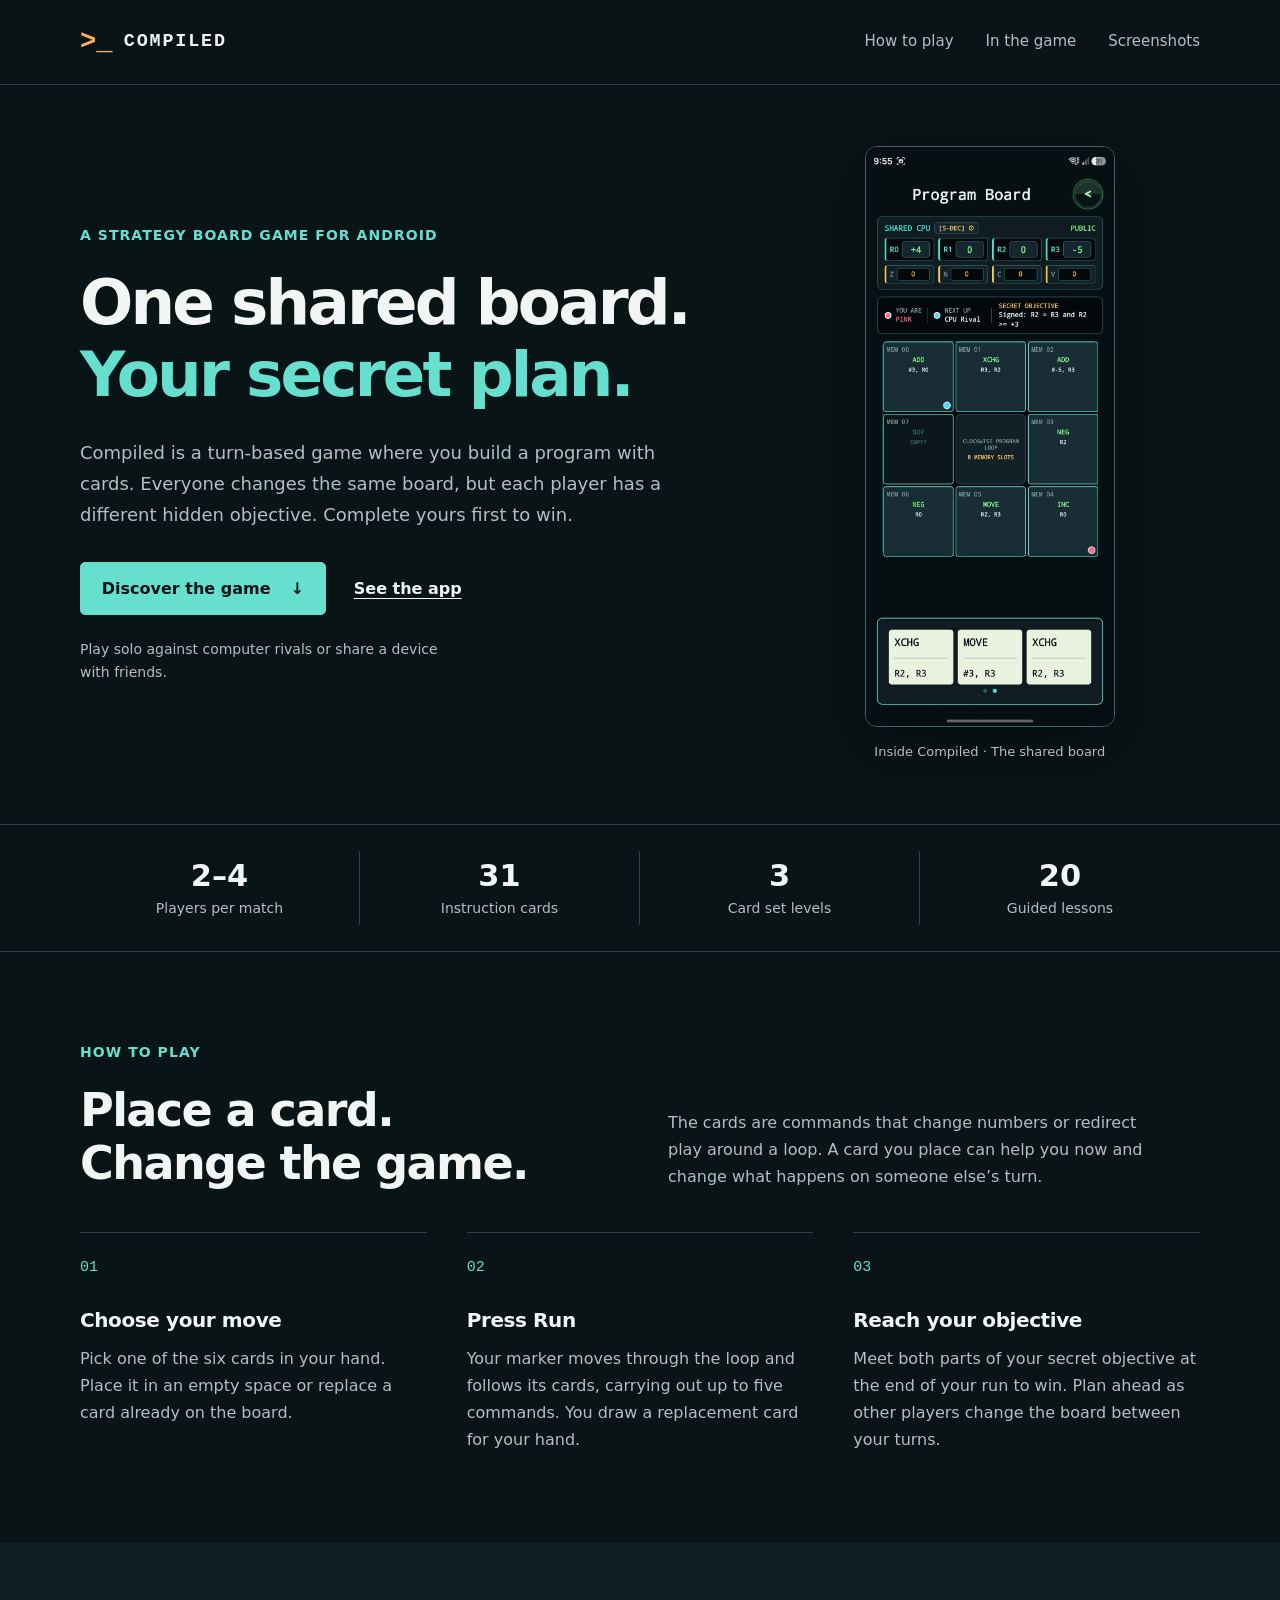
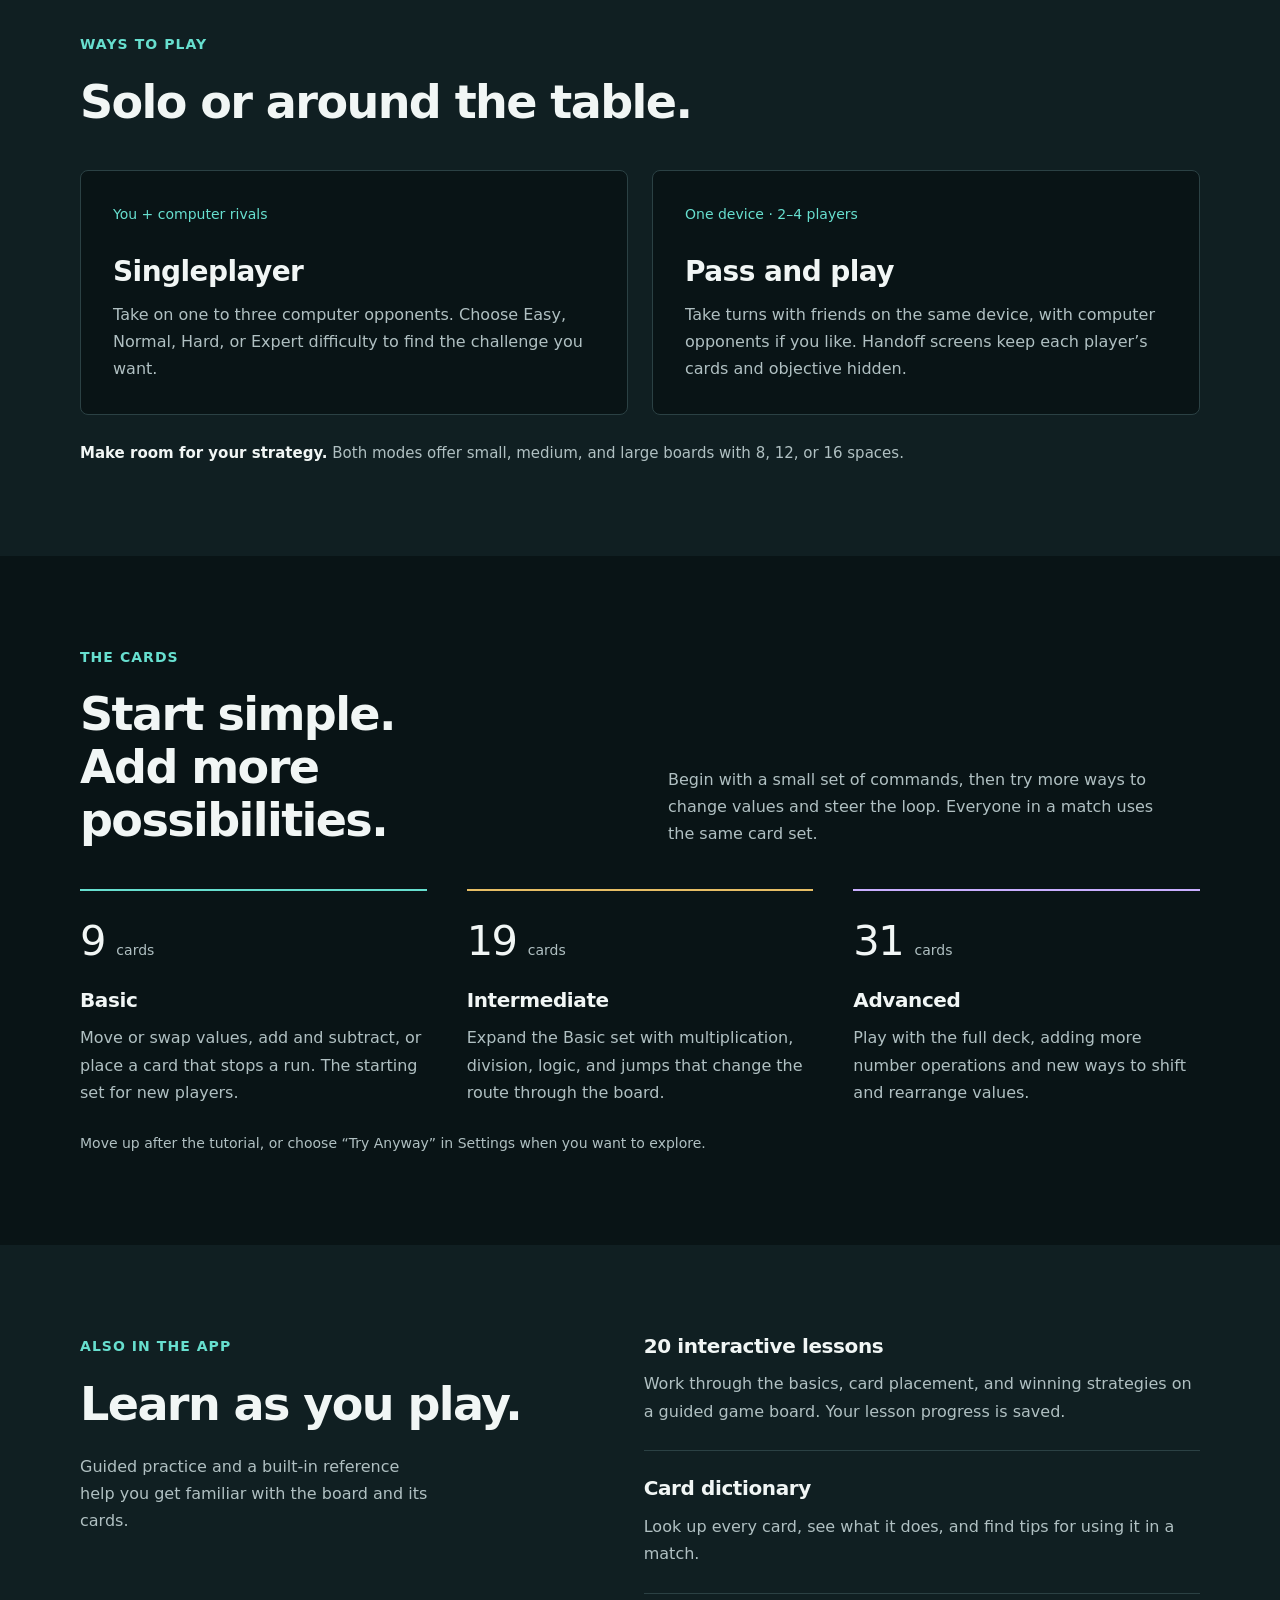
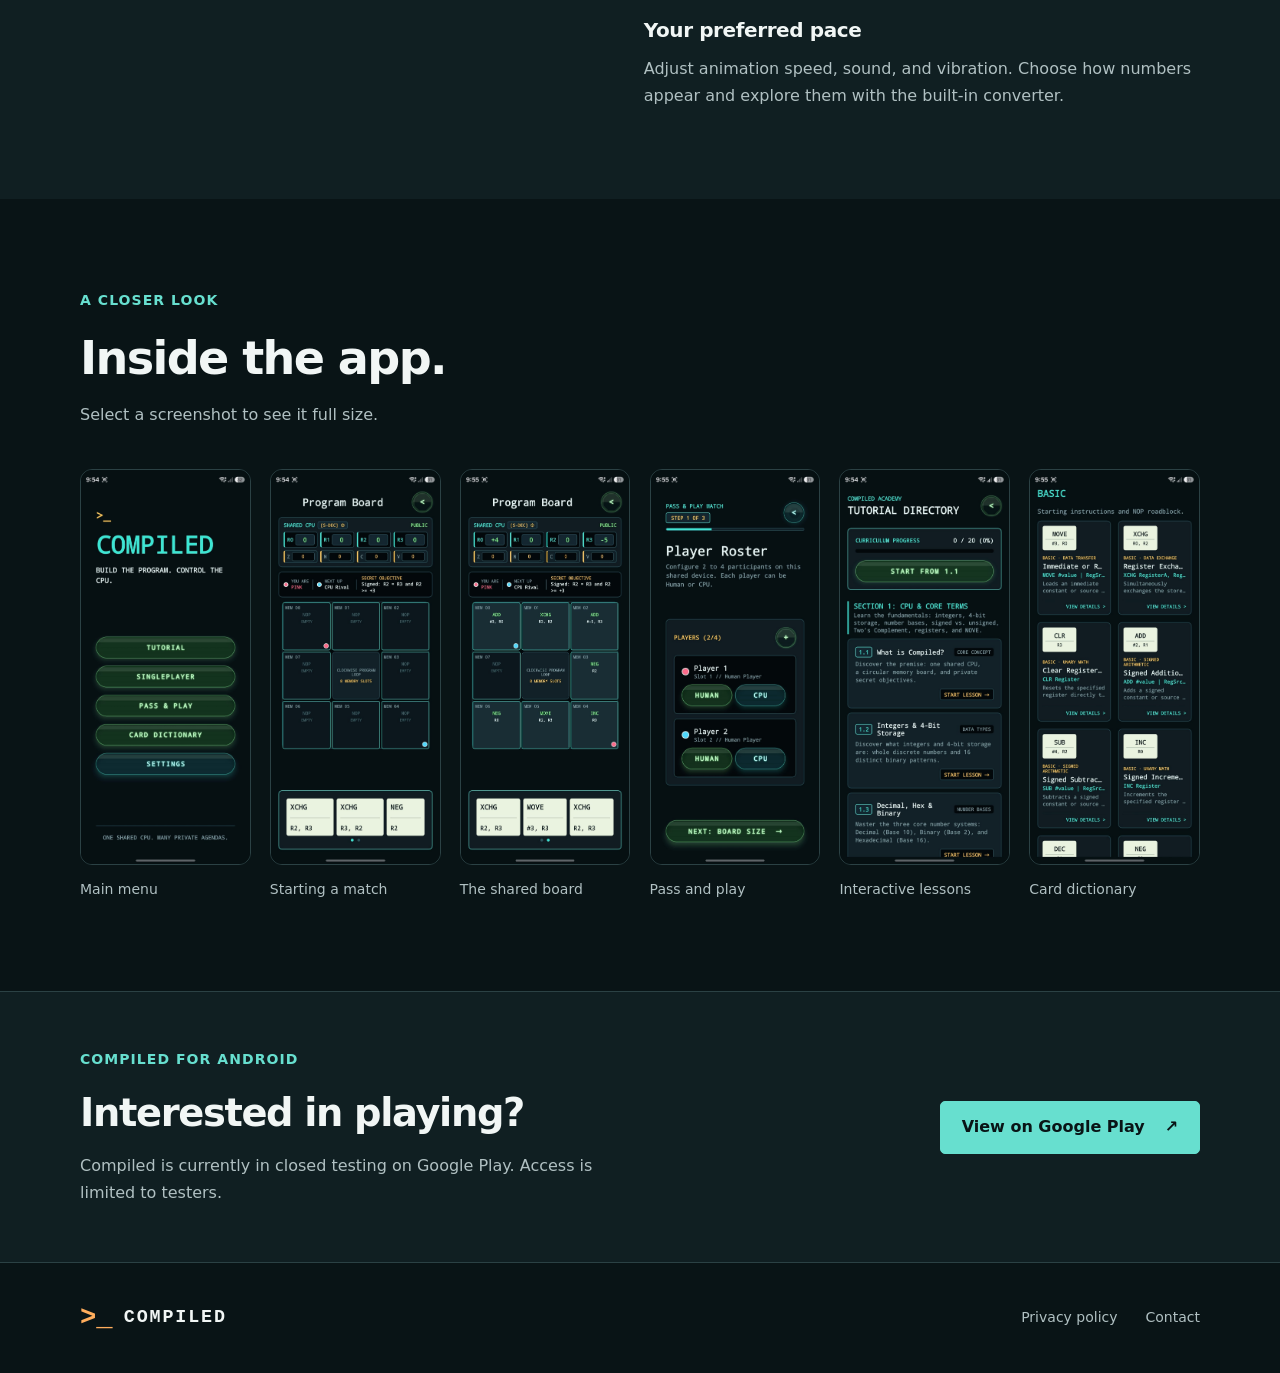
==== index.html @ 7201c632 "website refresh" ====
<!DOCTYPE html>
<html lang="en">
<head>
  <meta charset="UTF-8">
  <meta name="viewport" content="width=device-width, initial-scale=1.0">
  <title>Compiled — A Strategy Board Game for Android</title>
  <meta name="description" content="Get to know Compiled: a turn-based strategy board game with secret objectives, solo matches, local pass and play, 31 instruction cards, and guided lessons.">
  <meta name="theme-color" content="#091416">
  <link rel="icon" type="image/png" href="img/logo_with_text.png">
  <meta property="og:type" content="website">
  <meta property="og:title" content="Compiled — A Strategy Board Game for Android">
  <meta property="og:description" content="One shared board. Your secret plan. Discover the cards, game modes, and guided lessons in Compiled.">
  <meta property="og:image" content="img/logo_with_text.png">
  <meta name="twitter:card" content="summary_large_image">
  <meta name="twitter:title" content="Compiled — A Strategy Board Game for Android">
  <meta name="twitter:description" content="One shared board. Your secret plan. A turn-based strategy game for Android.">
  <meta name="twitter:image" content="img/logo_with_text.png">
  <link rel="stylesheet" href="style.css">
  <script src="site.js" defer></script>
</head>
<body>
  <a class="skip-link" href="#main-content">Skip to main content</a>
  <header class="site-header">
    <div class="container nav-wrap">
      <a class="brand" href="index.html" aria-label="Compiled home"><span class="brand-prompt" aria-hidden="true">&gt;_</span><span class="brand-name">COMPILED</span></a>
      <nav aria-label="Primary navigation">
        <ul class="nav-links">
          <li><a href="#game">How to play</a></li>
          <li><a href="#modes">In the game</a></li>
          <li><a href="#screenshots">Screenshots</a></li>
        </ul>
      </nav>
    </div>
  </header>

  <main id="main-content">
    <section class="hero">
      <div class="container hero-layout">
        <div class="hero-copy">
          <p class="eyebrow">A strategy board game for Android</p>
          <h1>One shared board.<br><span>Your secret plan.</span></h1>
          <p class="hero-text">Compiled is a turn-based game where you build a program with cards. Everyone changes the same board, but each player has a different hidden objective. Complete yours first to win.</p>
          <div class="hero-actions"><a class="button" href="#game">Discover the game <span aria-hidden="true">↓</span></a><a class="text-link" href="#screenshots">See the app</a></div>
          <p class="hero-note">Play solo against computer rivals or share a device with friends.</p>
        </div>
        <figure class="hero-device">
          <a class="screenshot-link" href="img/play_tab_2.jpeg" data-title="The shared board" data-description="Your cards and objective are private. The board and its values are shared by everyone." aria-label="Enlarge the Compiled game board screenshot">
            <img src="img/play_tab_2.jpeg" alt="Compiled game board showing placed cards, shared values, a secret objective, and the player's hand" width="877" height="2048" fetchpriority="high">
          </a>
          <figcaption>Inside Compiled · The shared board</figcaption>
        </figure>
      </div>
    </section>

    <div class="facts" aria-label="At a glance">
      <dl class="container fact-grid">
        <div><dt>Players per match</dt><dd>2–4</dd></div>
        <div><dt>Instruction cards</dt><dd>31</dd></div>
        <div><dt>Card set levels</dt><dd>3</dd></div>
        <div><dt>Guided lessons</dt><dd>20</dd></div>
      </dl>
    </div>

    <section id="game" class="section">
      <div class="container">
        <div class="section-heading split-heading">
          <div><p class="eyebrow">How to play</p><h2>Place a card.<br>Change the game.</h2></div>
          <p>The cards are commands that change numbers or redirect play around a loop. A card you place can help you now and change what happens on someone else’s turn.</p>
        </div>
        <ol class="turn-flow">
          <li><span class="step-number" aria-hidden="true">01</span><h3>Choose your move</h3><p>Pick one of the six cards in your hand. Place it in an empty space or replace a card already on the board.</p></li>
          <li><span class="step-number" aria-hidden="true">02</span><h3>Press Run</h3><p>Your marker moves through the loop and follows its cards, carrying out up to five commands. You draw a replacement card for your hand.</p></li>
          <li><span class="step-number" aria-hidden="true">03</span><h3>Reach your objective</h3><p>Meet both parts of your secret objective at the end of your run to win. Plan ahead as other players change the board between your turns.</p></li>
        </ol>
      </div>
    </section>

    <section id="modes" class="section section-muted">
      <div class="container">
        <div class="section-heading"><p class="eyebrow">Ways to play</p><h2>Solo or around the table.</h2></div>
        <div class="mode-grid">
          <article class="mode-card"><p class="mode-label">You + computer rivals</p><h3>Singleplayer</h3><p>Take on one to three computer opponents. Choose Easy, Normal, Hard, or Expert difficulty to find the challenge you want.</p></article>
          <article class="mode-card"><p class="mode-label">One device · 2–4 players</p><h3>Pass and play</h3><p>Take turns with friends on the same device, with computer opponents if you like. Handoff screens keep each player’s cards and objective hidden.</p></article>
        </div>
        <p class="board-note"><strong>Make room for your strategy.</strong> Both modes offer small, medium, and large boards with 8, 12, or 16 spaces.</p>
      </div>
    </section>

    <section id="details" class="section">
      <div class="container">
        <div class="section-heading split-heading">
          <div><p class="eyebrow">The cards</p><h2>Start simple.<br>Add more possibilities.</h2></div>
          <p>Begin with a small set of commands, then try more ways to change values and steer the loop. Everyone in a match uses the same card set.</p>
        </div>
        <div class="tier-grid">
          <article class="card-tier"><p class="tier-count">9 <span>cards</span></p><h3>Basic</h3><p>Move or swap values, add and subtract, or place a card that stops a run. The starting set for new players.</p></article>
          <article class="card-tier"><p class="tier-count">19 <span>cards</span></p><h3>Intermediate</h3><p>Expand the Basic set with multiplication, division, logic, and jumps that change the route through the board.</p></article>
          <article class="card-tier"><p class="tier-count">31 <span>cards</span></p><h3>Advanced</h3><p>Play with the full deck, adding more number operations and new ways to shift and rearrange values.</p></article>
        </div>
        <p class="section-note">Move up after the tutorial, or choose “Try Anyway” in Settings when you want to explore.</p>
      </div>
    </section>

    <section id="learn" class="section section-muted">
      <div class="container learn-layout">
        <div><p class="eyebrow">Also in the app</p><h2>Learn as you play.</h2><p class="learn-intro">Guided practice and a built-in reference help you get familiar with the board and its cards.</p></div>
        <div class="feature-list">
          <article><h3>20 interactive lessons</h3><p>Work through the basics, card placement, and winning strategies on a guided game board. Your lesson progress is saved.</p></article>
          <article><h3>Card dictionary</h3><p>Look up every card, see what it does, and find tips for using it in a match.</p></article>
          <article><h3>Your preferred pace</h3><p>Adjust animation speed, sound, and vibration. Choose how numbers appear and explore them with the built-in converter.</p></article>
        </div>
      </div>
    </section>

    <section id="screenshots" class="section">
      <div class="container">
        <div class="section-heading"><p class="eyebrow">A closer look</p><h2>Inside the app.</h2><p>Select a screenshot to see it full size.</p></div>
        <div class="screenshot-gallery">
          <figure><a class="screenshot-link" href="img/main_menu.jpeg" data-title="Main menu" data-description="Find the game modes, tutorial, card dictionary, and settings." aria-label="Enlarge the main menu screenshot"><img src="img/main_menu.jpeg" alt="Compiled main menu" width="877" height="2048" loading="lazy"></a><figcaption>Main menu</figcaption></figure>
          <figure><a class="screenshot-link" href="img/play_tab_1.jpeg" data-title="Starting a match" data-description="An open board and a private hand of cards at the start of a match." aria-label="Enlarge the starting board screenshot"><img src="img/play_tab_1.jpeg" alt="An empty Compiled board and the player's starting cards" width="877" height="2048" loading="lazy"></a><figcaption>Starting a match</figcaption></figure>
          <figure><a class="screenshot-link" href="img/play_tab_2.jpeg" data-title="The shared board" data-description="Placed cards change the shared values as each player works toward a secret objective." aria-label="Enlarge the shared board screenshot"><img src="img/play_tab_2.jpeg" alt="A Compiled match with cards placed on the board" width="877" height="2048" loading="lazy"></a><figcaption>The shared board</figcaption></figure>
          <figure><a class="screenshot-link" href="img/passnplay.jpeg" data-title="Pass and play" data-description="Set up players for a match on one shared device." aria-label="Enlarge the pass and play screenshot"><img src="img/passnplay.jpeg" alt="Compiled pass and play setup" width="877" height="2048" loading="lazy"></a><figcaption>Pass and play</figcaption></figure>
          <figure><a class="screenshot-link" href="img/tutorial_section.jpeg" data-title="Interactive lessons" data-description="Learn the game step by step and keep track of completed lessons." aria-label="Enlarge the tutorial screenshot"><img src="img/tutorial_section.jpeg" alt="Compiled tutorial lesson selection" width="877" height="2048" loading="lazy"></a><figcaption>Interactive lessons</figcaption></figure>
          <figure><a class="screenshot-link" href="img/dictionary.jpeg" data-title="Card dictionary" data-description="Browse the cards and open their explanations." aria-label="Enlarge the card dictionary screenshot"><img src="img/dictionary.jpeg" alt="Compiled card dictionary" width="877" height="2048" loading="lazy"></a><figcaption>Card dictionary</figcaption></figure>
        </div>
      </div>
    </section>

    <section class="download">
      <div class="container download-layout">
        <div><p class="eyebrow">Compiled for Android</p><h2>Interested in playing?</h2><p>Compiled is currently in closed testing on Google Play. Access is limited to testers.</p></div>
        <a class="button" href="https://play.google.com/store/apps/details?id=com.compiled.game" target="_blank" rel="noopener noreferrer">View on Google Play <span aria-hidden="true">↗</span></a>
      </div>
    </section>
  </main>

  <footer class="site-footer">
    <div class="container footer-layout">
      <a class="brand" href="index.html"><span class="brand-prompt" aria-hidden="true">&gt;_</span><span class="brand-name">COMPILED</span></a>
      <nav aria-label="Footer navigation"><a href="privacy.html">Privacy policy</a><a href="mailto:compiledapp@gmail.com">Contact</a></nav>
    </div>
  </footer>

  <dialog id="screenshot-dialog" class="screenshot-dialog" aria-labelledby="dialog-title" aria-describedby="dialog-desc">
    <div class="dialog-content">
      <button id="dialog-close" class="dialog-close" type="button" aria-label="Close screenshot" autofocus>Close <span aria-hidden="true">×</span></button>
      <img id="dialog-img" alt="">
      <div class="dialog-text"><h2 id="dialog-title">App screenshot</h2><p id="dialog-desc"></p></div>
    </div>
  </dialog>
</body>
</html>
---- style.css ----
:root {
  color-scheme: dark;
  --bg: #091416;
  --panel: #101f22;
  --line: #2b4144;
  --text: #f1f6f5;
  --muted: #b0c0c2;
  --accent: #67dfcf;
  --max-width: 1120px;
  --sans: ui-sans-serif, system-ui, -apple-system, BlinkMacSystemFont, "Segoe UI", sans-serif;
  --mono: "Cascadia Mono", Consolas, "Courier New", monospace;
}

*, *::before, *::after { box-sizing: border-box; }
html { scroll-behavior: smooth; scroll-padding-top: 7rem; }
body { margin: 0; background: var(--bg); color: var(--text); font-family: var(--sans); font-size: 1rem; line-height: 1.7; }
body.dialog-open { overflow: hidden; }
img { display: block; max-width: 100%; height: auto; }
a { color: inherit; text-underline-offset: 0.25em; }
button { font: inherit; }
a, button { -webkit-tap-highlight-color: transparent; }
a:focus-visible, button:focus-visible { outline: 3px solid var(--accent); outline-offset: 5px; }
p { margin: 0 0 1rem; color: var(--muted); }
p:last-child { margin-bottom: 0; }
h1, h2, h3 { margin: 0; font-weight: 650; line-height: 1.15; }
h1 { font-size: clamp(2.6rem, 4.9vw, 4.6rem); letter-spacing: -0.045em; }
h2 { font-size: clamp(2rem, 3.6vw, 3rem); letter-spacing: -0.035em; }
h3 { font-size: 1.25rem; letter-spacing: -0.02em; }
.container { width: min(calc(100% - 3rem), var(--max-width)); margin-inline: auto; }
.section { padding-block: clamp(4rem, 7vw, 6.5rem); }
.section-muted { background: var(--panel); }
.eyebrow { margin-bottom: 1.2rem; font-size: 0.875rem; font-weight: 650; letter-spacing: 0.075em; text-transform: uppercase; color: var(--accent); }
.skip-link { position: fixed; z-index: 30; top: 0.75rem; left: 0.75rem; transform: translateY(-160%); background: var(--accent); color: var(--bg); padding: 0.75rem 1rem; }
.skip-link:focus { transform: translateY(0); }

.site-header { position: sticky; top: 0; z-index: 10; border-bottom: 1px solid var(--line); background: var(--bg); }
.nav-wrap { display: flex; align-items: center; justify-content: space-between; gap: 1rem 2rem; min-height: 84px; }
.brand { display: inline-flex; align-items: center; gap: 0.7rem; flex-shrink: 0; text-decoration: none; font-family: var(--mono); font-weight: 700; }
.brand-prompt { color: #ffad5c; font-size: 1.7rem; }
.brand-name { font-size: 1.15rem; letter-spacing: 0.1em; }
.nav-links { display: flex; align-items: center; gap: 2rem; list-style: none; margin: 0; padding: 0; }
.nav-links a { display: block; padding-block: 0.7rem; text-decoration: none; color: var(--muted); font-size: 0.9375rem; }
.nav-links a:hover, .site-footer a:hover { color: var(--accent); }
.button { display: inline-flex; align-items: center; justify-content: center; gap: 1.25rem; padding: 0.85rem 1.3rem; border: 1px solid var(--accent); border-radius: 5px; background: var(--accent); color: var(--bg); font-weight: 650; line-height: 1.5; text-decoration: none; }
.button:hover { background: #99ecdf; border-color: #99ecdf; }
.text-link { font-weight: 600; padding-block: 0.7rem; }
.text-link:hover { color: var(--accent); }

.hero { padding-block: 3.8rem; }
.hero-layout { display: grid; grid-template-columns: minmax(0, 1.55fr) minmax(0, 1fr); align-items: center; gap: 3rem; }
.hero-copy h1 span { color: var(--accent); }
.hero-text { font-size: 1.125rem; max-width: 51ch; margin-top: 1.7rem; }
.hero-actions { display: flex; align-items: center; flex-wrap: wrap; gap: 1rem 1.75rem; margin-top: 2rem; }
.hero-note { font-size: 0.875rem; max-width: 43ch; margin-top: 1.4rem; }
.hero-device { margin: 0; justify-self: center; width: min(100%, 250px); }
.hero-device .screenshot-link { border: 1px solid #486065; box-shadow: 0 20px 65px #0005; }
.hero-device figcaption { color: var(--muted); text-align: center; font-size: 0.8125rem; margin-top: 0.9rem; }
.screenshot-link { display: block; border-radius: 12px; overflow: hidden; background: #061012; border: 1px solid var(--line); }
.screenshot-link:hover { border-color: var(--accent); }
.facts { border-block: 1px solid var(--line); }
.fact-grid { display: grid; grid-template-columns: repeat(4, minmax(0, 1fr)); padding-block: 1.6rem; margin-block: 0; }
.fact-grid div { display: flex; flex-direction: column-reverse; align-items: center; padding: 0.25rem 1rem; border-right: 1px solid var(--line); }
.fact-grid div:last-child { border: 0; }
.fact-grid dt { font-size: 0.875rem; color: var(--muted); }
.fact-grid dd { margin: 0; font-size: 1.9rem; font-weight: 600; line-height: 1.4; }

.section-heading { margin-bottom: 2.6rem; }
.section-heading > p:not(.eyebrow) { margin-top: 1rem; }
.split-heading { display: grid; grid-template-columns: 1fr 1fr; gap: 3.5rem; align-items: end; }
.split-heading > p { max-width: 48ch; }
.turn-flow { display: grid; grid-template-columns: repeat(3, minmax(0, 1fr)); gap: 2.5rem; list-style: none; margin: 0; padding: 0; }
.turn-flow li { border-top: 1px solid var(--line); padding-top: 1.4rem; }
.step-number { display: block; font-family: var(--mono); color: var(--accent); font-size: 0.9375rem; margin-bottom: 1.75rem; }
.turn-flow h3, .mode-card h3, .card-tier h3, .feature-list h3 { margin-bottom: 0.8rem; }
.mode-grid { display: grid; grid-template-columns: repeat(2, minmax(0, 1fr)); gap: 1.5rem; }
.mode-card { border: 1px solid var(--line); border-radius: 8px; padding: 2rem; background: var(--bg); }
.mode-label { font-size: 0.875rem; color: var(--accent); margin-bottom: 1.8rem; }
.mode-card h3 { font-size: 1.75rem; }
.board-note { margin-top: 1.6rem; font-size: 0.9375rem; }
.board-note strong { color: var(--text); font-weight: 600; }
.tier-grid { display: grid; grid-template-columns: repeat(3, minmax(0, 1fr)); gap: 2.5rem; }
.card-tier { padding-top: 1.8rem; border-top: 2px solid var(--accent); }
.card-tier:nth-child(2) { border-color: #e6be65; }
.card-tier:nth-child(3) { border-color: #c9afff; }
.tier-count { color: var(--text); font-size: 2.6rem; line-height: 1; margin-bottom: 1.7rem; letter-spacing: -0.04em; }
.tier-count span { color: var(--muted); font-size: 0.875rem; letter-spacing: 0; }
.section-note { margin-top: 1.6rem; font-size: 0.875rem; }
.learn-layout { display: grid; grid-template-columns: 1fr 1.15fr; gap: 5rem; }
.learn-intro { max-width: 35ch; margin-top: 1.4rem; }
.feature-list article { padding-bottom: 1.6rem; border-bottom: 1px solid var(--line); margin-bottom: 1.6rem; }
.feature-list article:last-child { margin-bottom: 0; padding-bottom: 0; border: 0; }

.screenshot-gallery { display: grid; grid-template-columns: repeat(6, minmax(0, 1fr)); gap: 1.2rem; }
.screenshot-gallery figure { min-width: 0; margin: 0; }
.screenshot-gallery figcaption { font-size: 0.875rem; margin-top: 0.8rem; color: var(--muted); }
.download { border-top: 1px solid var(--line); background: var(--panel); padding-block: 3.5rem; }
.download-layout { display: flex; justify-content: space-between; align-items: center; gap: 2rem; }
.download h2 { font-size: clamp(1.75rem, 3vw, 2.4rem); }
.download p:last-child { max-width: 55ch; margin-top: 1rem; }
.download .button { flex-shrink: 0; }
.site-footer { padding-block: 2rem; border-top: 1px solid var(--line); }
.footer-layout { display: flex; justify-content: space-between; align-items: center; gap: 1.5rem; }
.site-footer nav { display: flex; flex-wrap: wrap; gap: 1rem 1.75rem; }
.site-footer nav a { font-size: 0.875rem; color: var(--muted); text-decoration: none; }

.screenshot-dialog { max-width: min(94vw, 620px); width: 100%; max-height: 92vh; max-height: 92dvh; padding: 0; border: 1px solid var(--line); border-radius: 12px; color: var(--text); background: var(--panel); }
.screenshot-dialog::backdrop { background: #000d; }
.dialog-content { padding: 1.25rem; }
.dialog-close { display: flex; align-items: center; gap: 1rem; position: sticky; top: 0; margin: 0 0 1rem auto; padding: 0.6rem 1rem; border: 1px solid var(--line); border-radius: 5px; background: var(--bg); color: var(--text); cursor: pointer; }
.dialog-close:hover { border-color: var(--accent); }
.dialog-content img { max-height: 70vh; max-height: 70dvh; width: auto; margin-inline: auto; }
.dialog-text { margin: 1.5rem auto 0; max-width: 45ch; }
.dialog-text h2 { font-size: 1.25rem; margin-bottom: 0.6rem; }
.dialog-text p { font-size: 0.9375rem; }

/* Both existing privacy URLs share the site's typography and navigation. */
.policy-layout { width: min(calc(100% - 3rem), 760px); margin-inline: auto; }
.policy-hero { padding-block: 4rem 2rem; }
.policy-hero h1 { font-size: clamp(2.5rem, 5vw, 3.6rem); margin-bottom: 1.25rem; }
.policy-meta { display: flex; flex-wrap: wrap; gap: 0.5rem 1.5rem; color: var(--muted); font-size: 0.875rem; margin-top: 1.5rem; }
.policy-content { padding-bottom: 4rem; }
.policy-content section { margin-top: 2.2rem; }
.policy-content h2 { font-size: 1.5rem; margin-bottom: 1rem; }
.policy-content a { color: var(--accent); overflow-wrap: anywhere; }
.policy-note { padding: 1.4rem; background: var(--panel); border-left: 2px solid var(--accent); }

@media (min-width: 1400px) {
  .hero { padding-block: 4.5rem; }
  .hero-device { width: 270px; }
}
@media (max-width: 900px) {
  .hero-layout { gap: 2rem; }
  .hero-device { width: min(100%, 230px); }
  .screenshot-gallery { grid-template-columns: repeat(3, minmax(0, 1fr)); gap: 2rem 1.5rem; }
  .screenshot-gallery .screenshot-link { max-width: 240px; }
  .learn-layout { gap: 3rem; }
  .download-layout { align-items: flex-start; flex-direction: column; }
}
@media (max-width: 680px) {
  html { scroll-padding-top: 9rem; }
  .container, .policy-layout { width: min(calc(100% - 2.5rem), var(--max-width)); }
  .nav-wrap { flex-direction: column; gap: 0.25rem; padding-block: 0.65rem 0.4rem; }
  .brand-name { font-size: 1rem; }
  .brand-prompt { font-size: 1.5rem; }
  .nav-links { gap: 1.5rem; flex-wrap: wrap; justify-content: center; }
  .nav-links a { font-size: 0.875rem; padding-block: 0.45rem; }
  .hero { padding-block: 3rem; }
  .hero-layout { grid-template-columns: 1fr; gap: 2.5rem; }
  h1 { font-size: clamp(2.4rem, 8.3vw, 3.5rem); }
  .hero-text { font-size: 1.0625rem; }
  .hero-device { width: 230px; }
  .fact-grid { grid-template-columns: repeat(2, minmax(0, 1fr)); gap: 1.5rem 0; }
  .fact-grid div:nth-child(2) { border: 0; }
  .split-heading, .turn-flow, .mode-grid, .tier-grid, .learn-layout { grid-template-columns: 1fr; gap: 2rem; }
  .section-heading { margin-bottom: 2rem; }
  .split-heading { gap: 1rem; }
  .split-heading > p { margin-top: 0.5rem; }
  .step-number { margin-bottom: 0.85rem; }
  .mode-card { padding: 1.5rem; }
  .mode-label { margin-bottom: 1.2rem; }
  .card-tier { display: grid; grid-template-columns: 90px 1fr; column-gap: 1rem; padding-top: 1.5rem; }
  .tier-count { grid-row: span 2; margin: 0; }
  .tier-count span { display: block; margin-top: 0.75rem; }
  .card-tier p:last-child { grid-column: 2; }
  .learn-layout { gap: 2.5rem; }
  .learn-intro { max-width: 100%; }
  .screenshot-gallery { grid-template-columns: repeat(2, minmax(0, 1fr)); gap: 1.7rem 1rem; }
  .footer-layout { align-items: flex-start; flex-direction: column; }
}
@media (prefers-reduced-motion: reduce) {
  html { scroll-behavior: auto; }
}
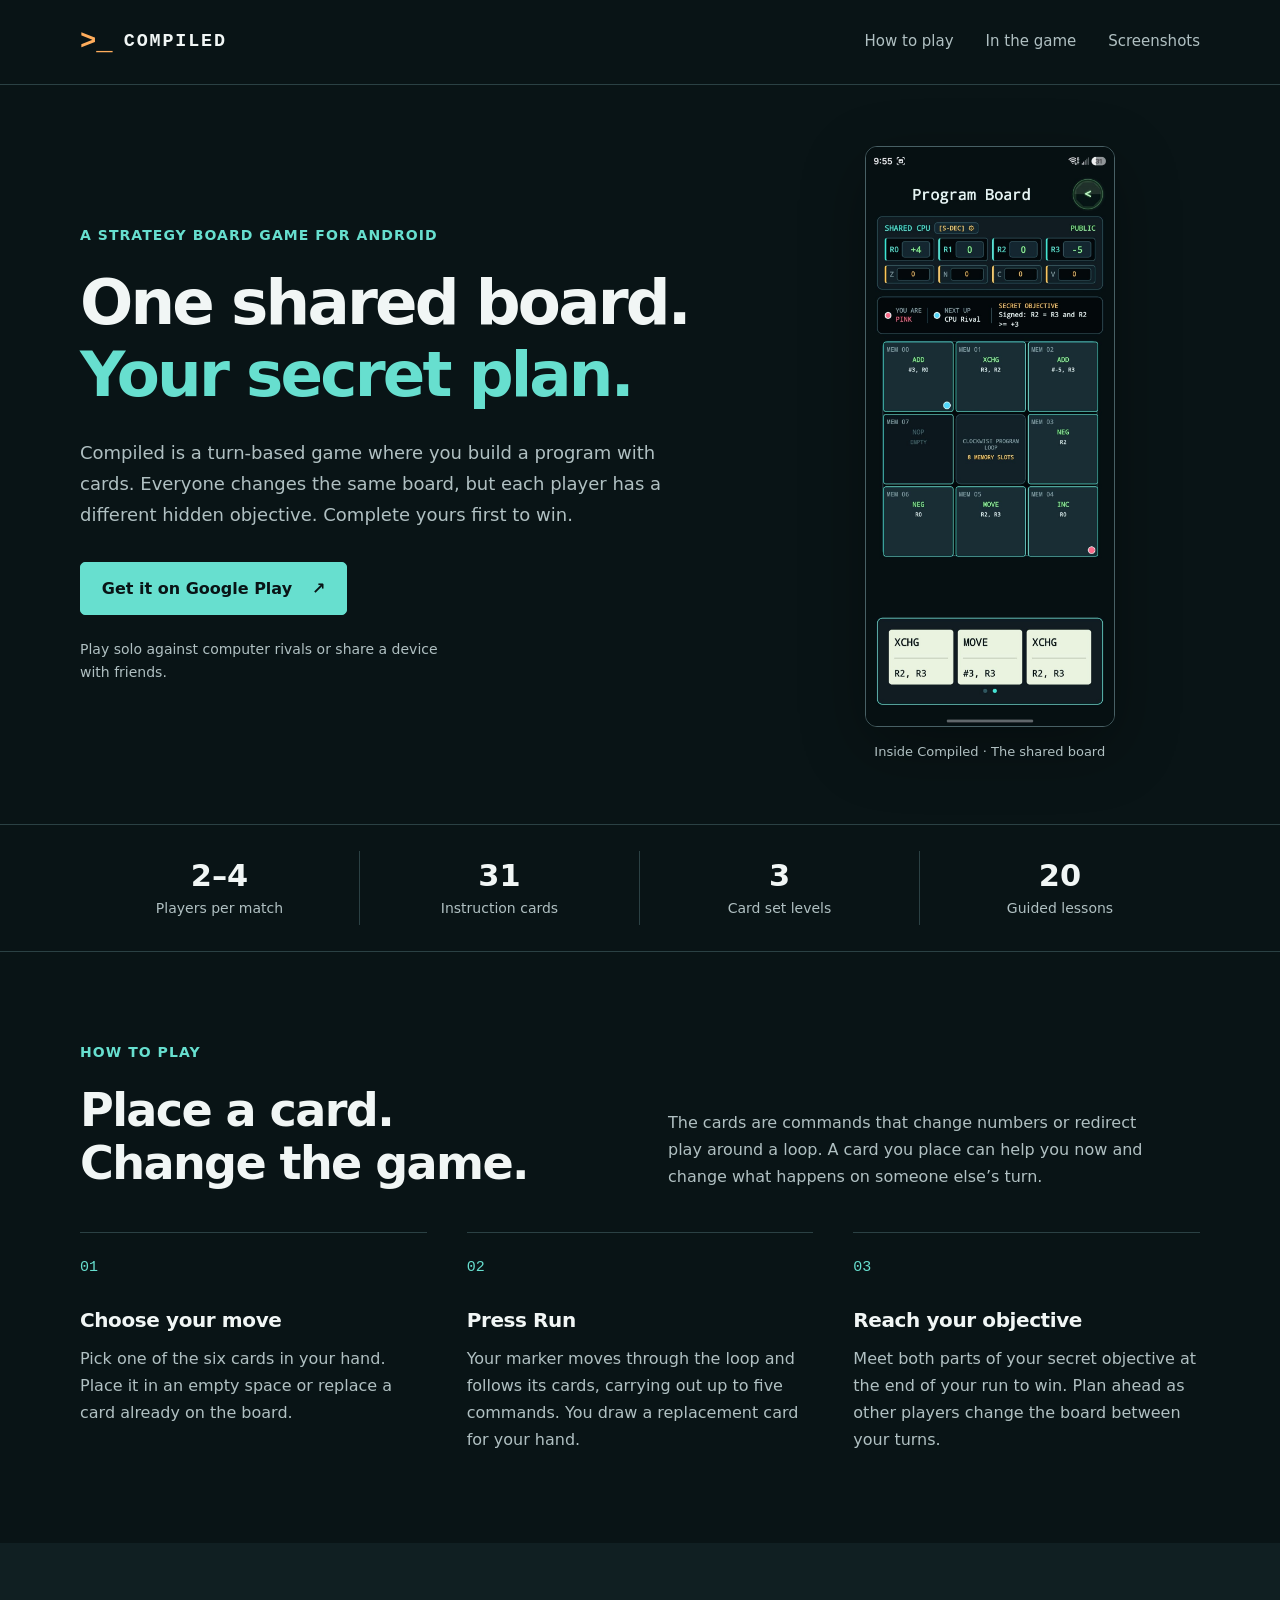
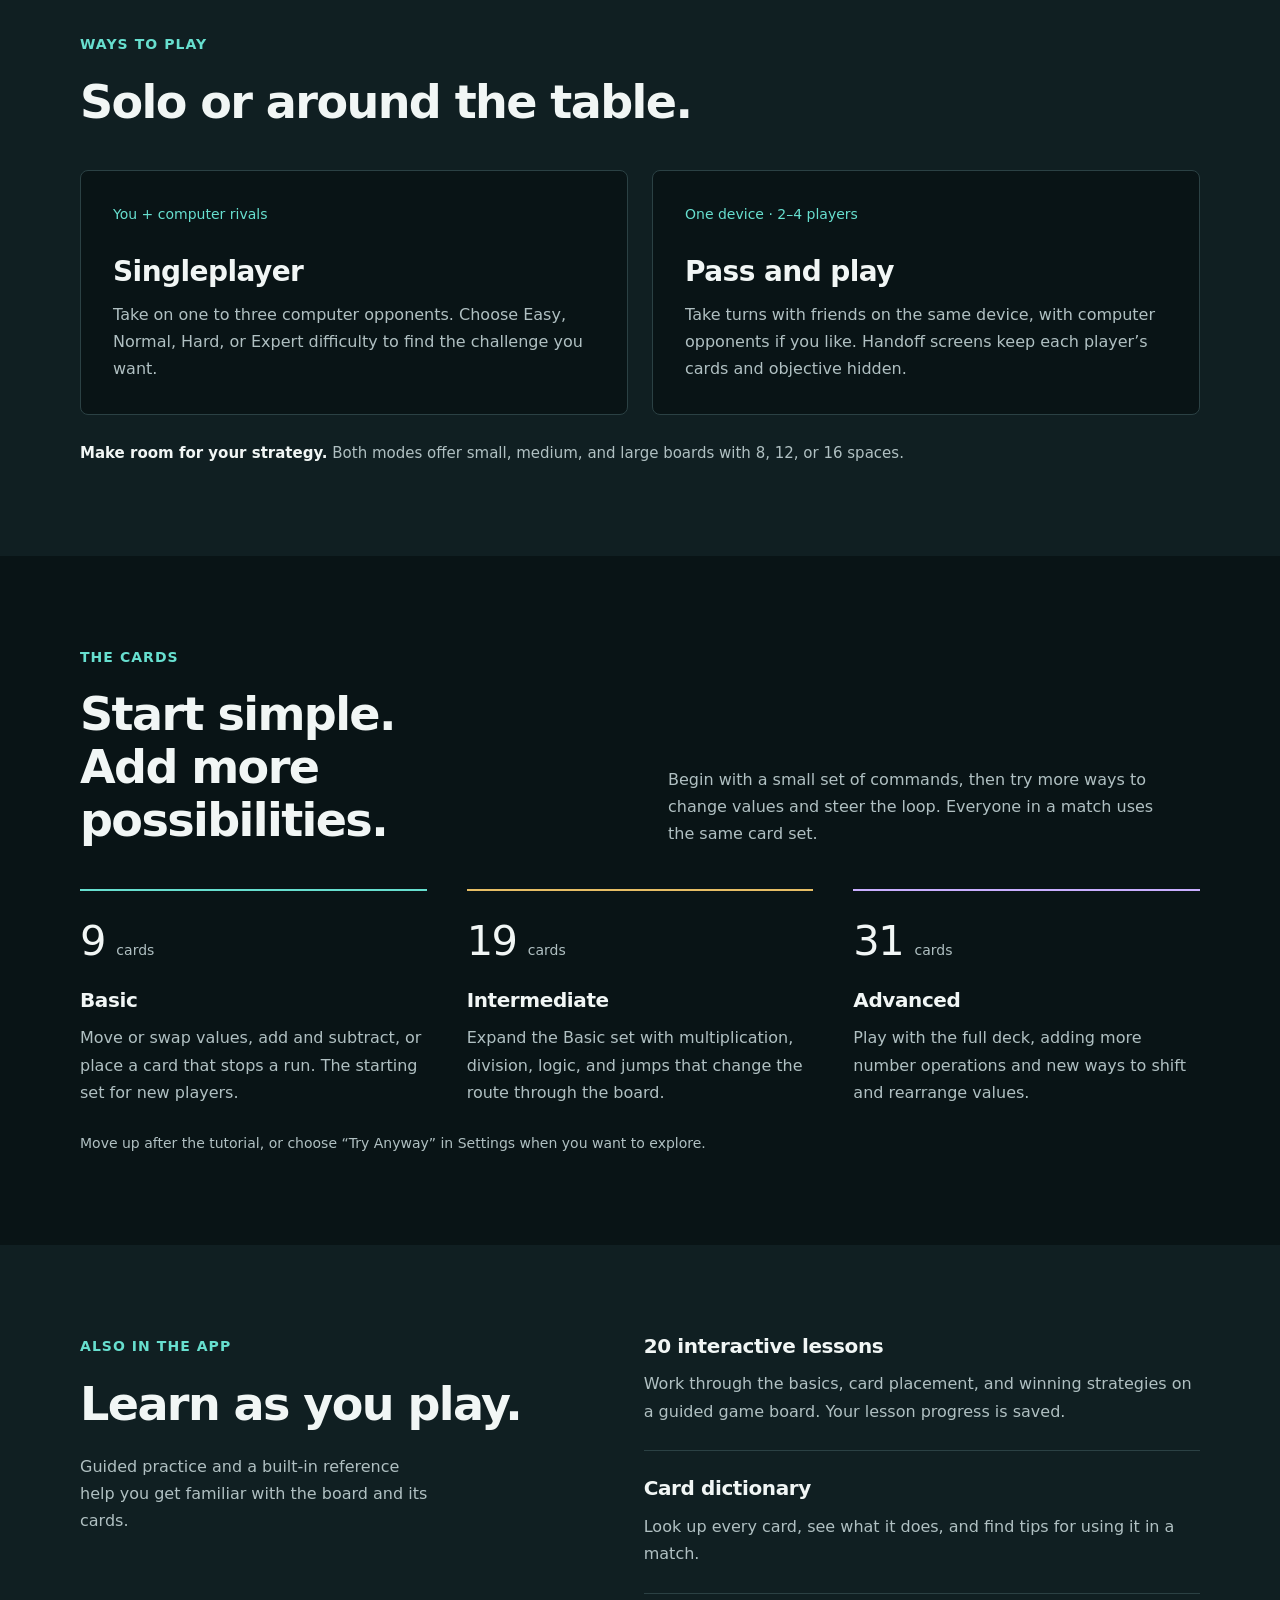
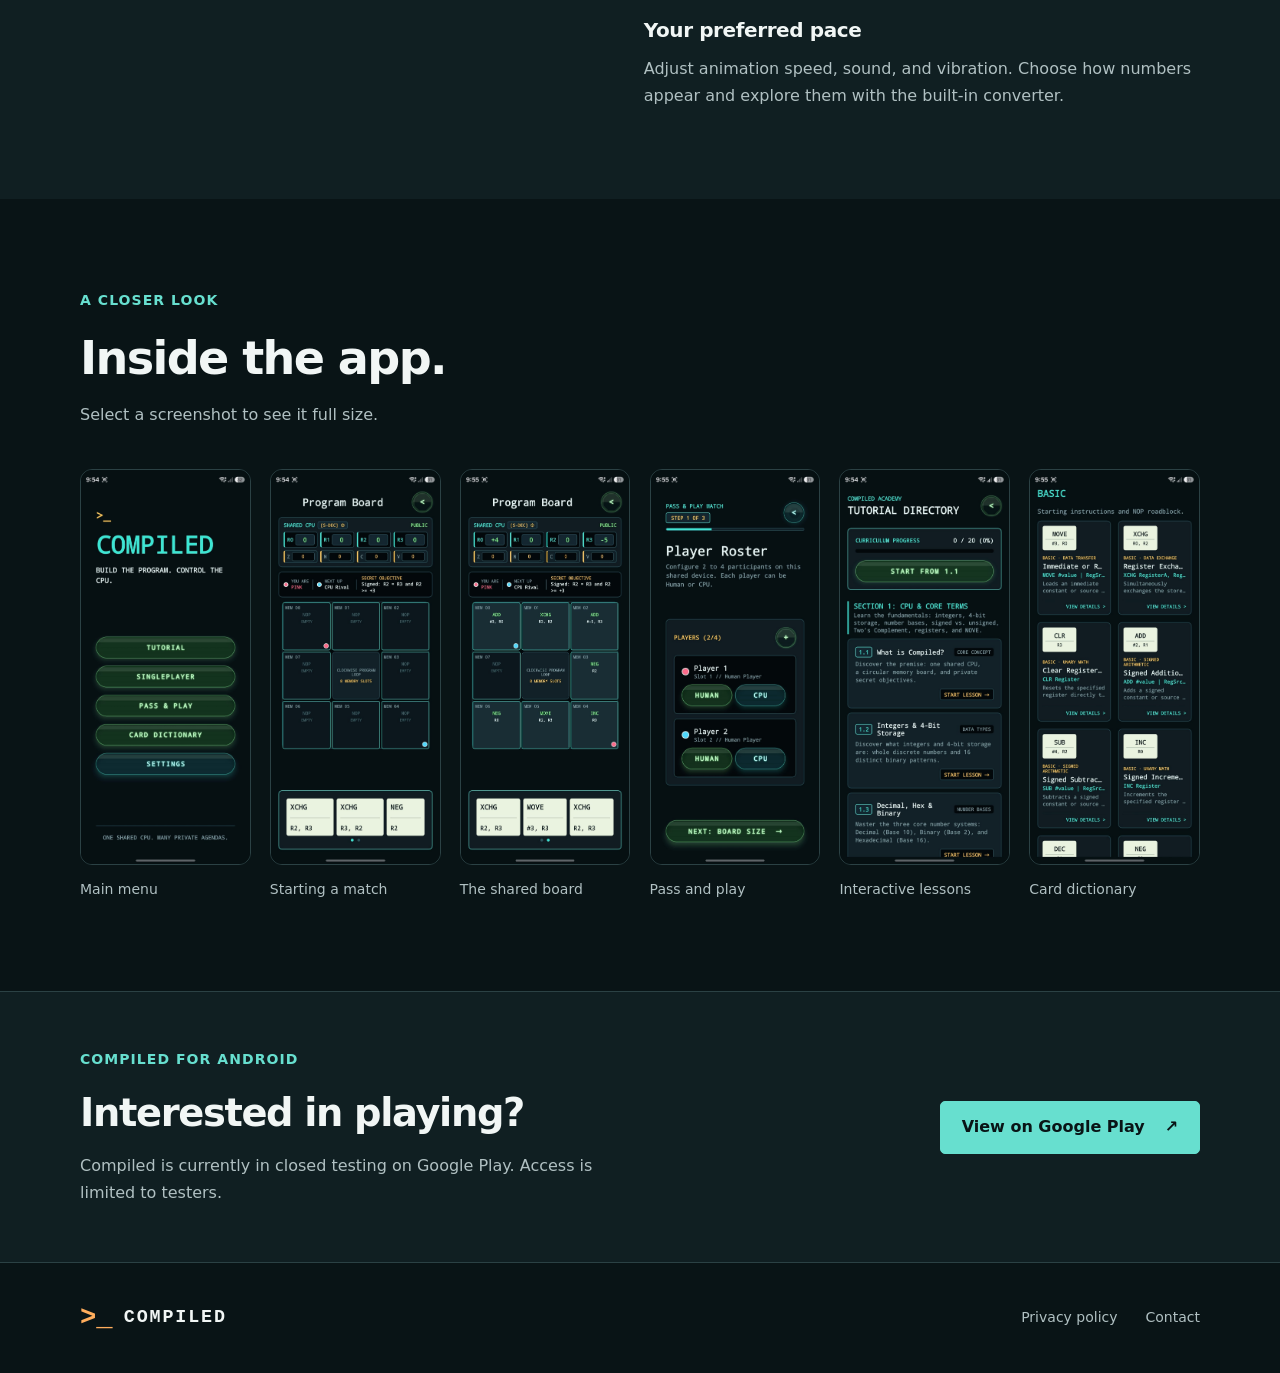
==== commit fe4aea96: "Link hero CTA directly to Google Play" ====
--- a/index.html
+++ b/index.html
@@ -40,7 +40,7 @@
           <p class="eyebrow">A strategy board game for Android</p>
           <h1>One shared board.<br><span>Your secret plan.</span></h1>
           <p class="hero-text">Compiled is a turn-based game where you build a program with cards. Everyone changes the same board, but each player has a different hidden objective. Complete yours first to win.</p>
-          <div class="hero-actions"><a class="button" href="#game">Discover the game <span aria-hidden="true">↓</span></a><a class="text-link" href="#screenshots">See the app</a></div>
+          <div class="hero-actions"><a class="button" href="https://play.google.com/store/apps/details?id=com.compiled.game" target="_blank" rel="noopener noreferrer">Get it on Google Play <span aria-hidden="true">↗</span></a></div>
           <p class="hero-note">Play solo against computer rivals or share a device with friends.</p>
         </div>
         <figure class="hero-device">
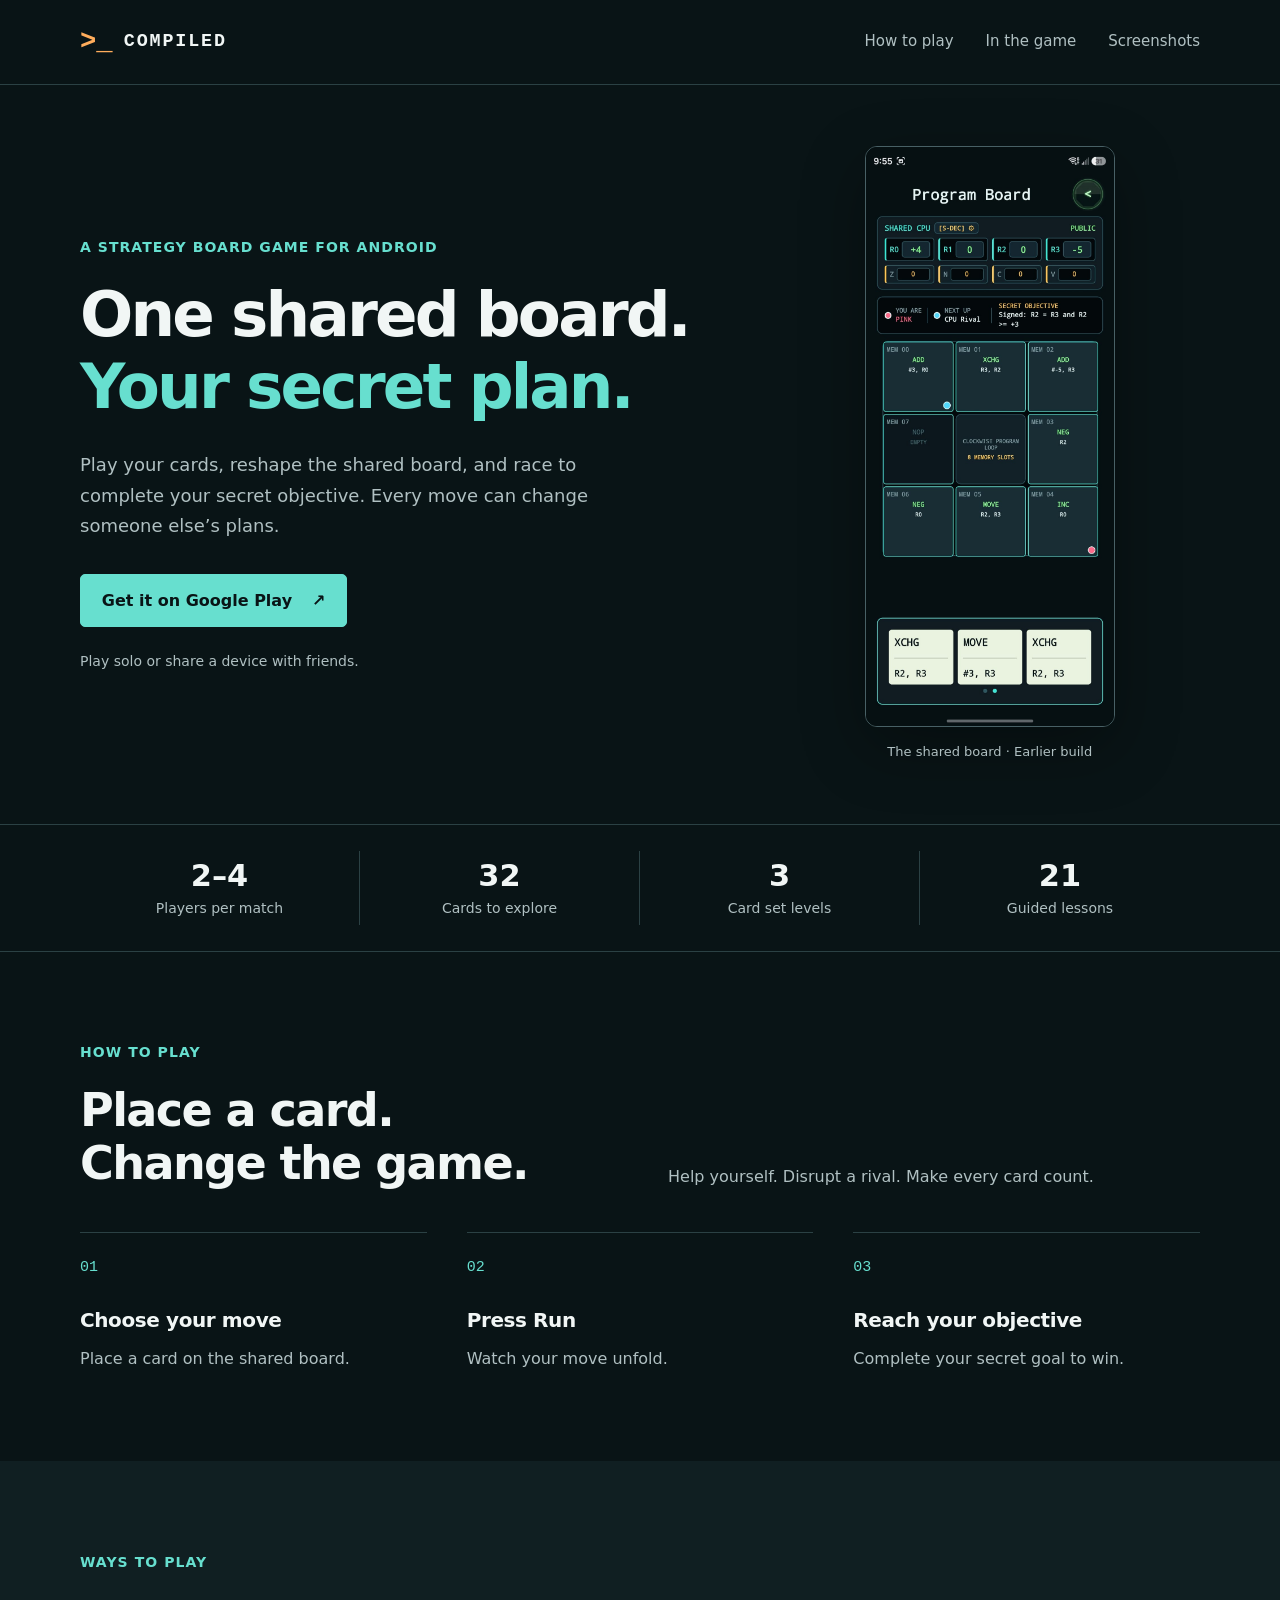
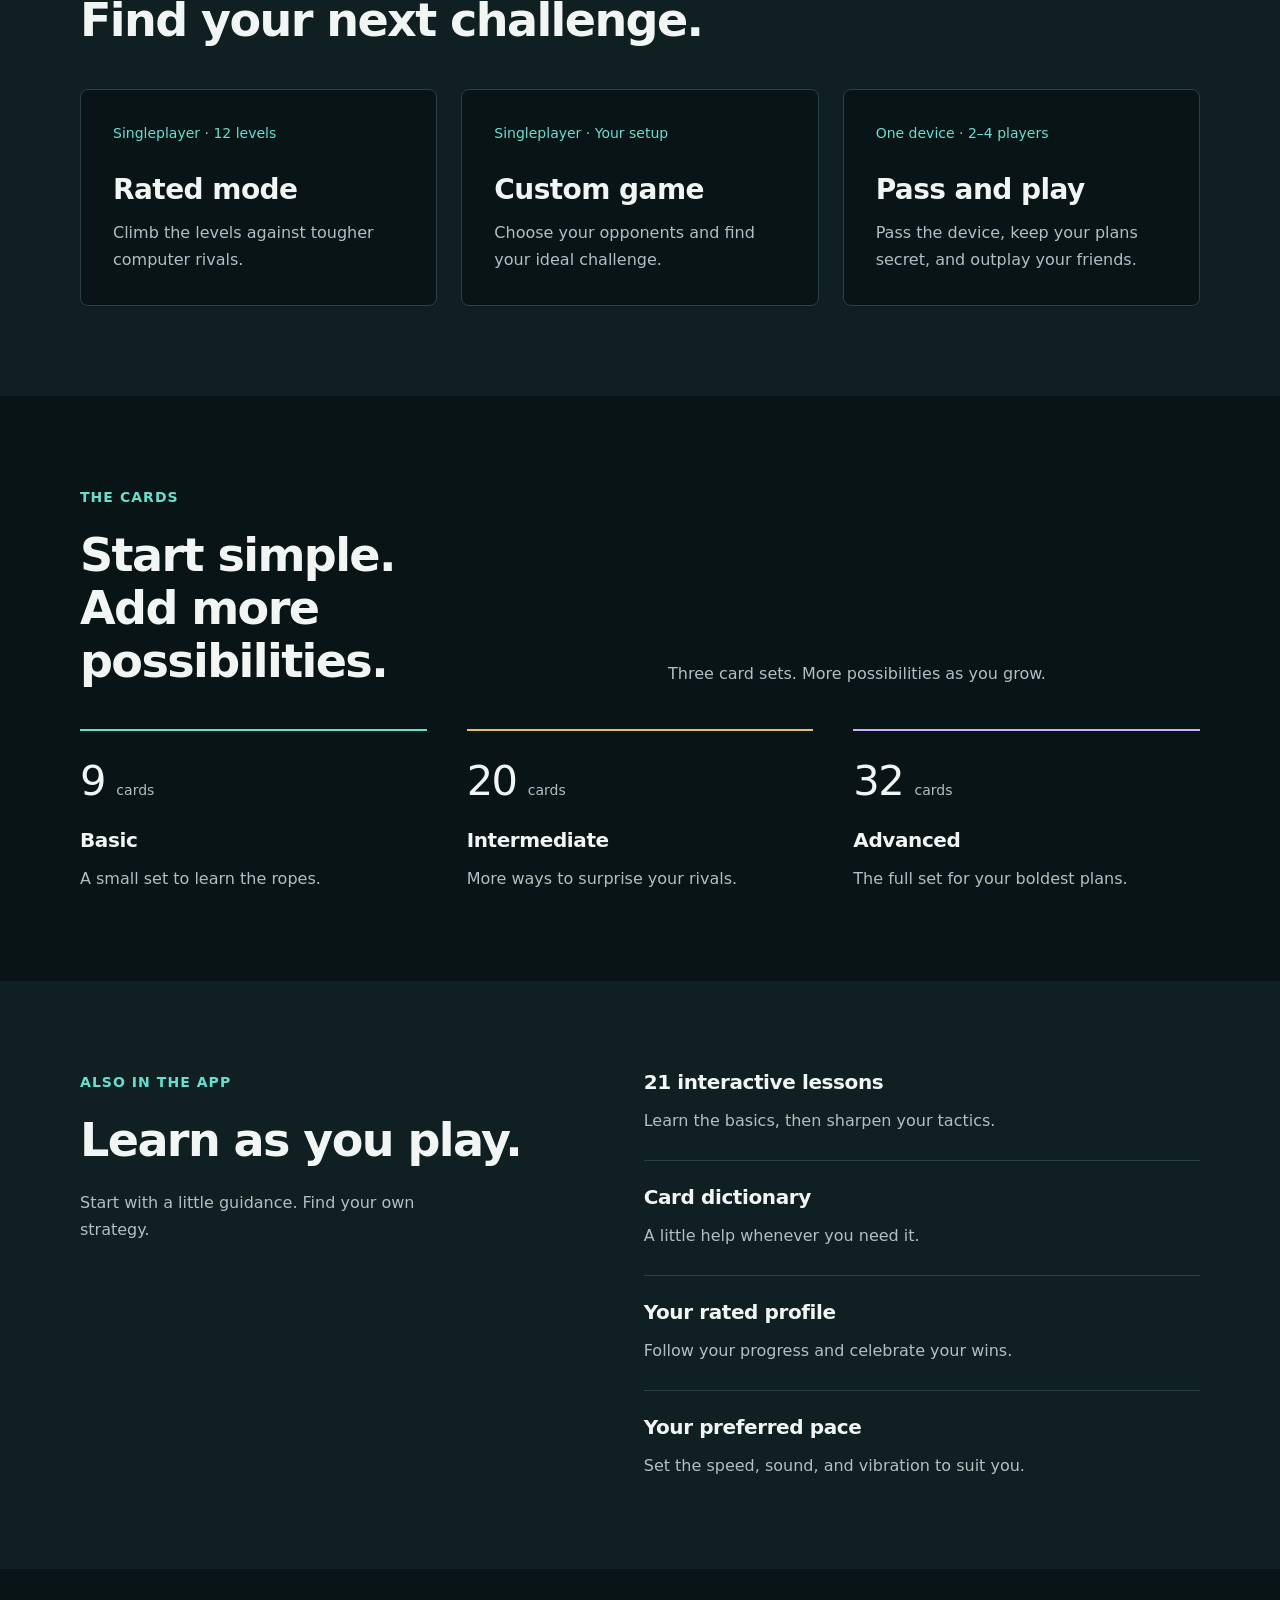
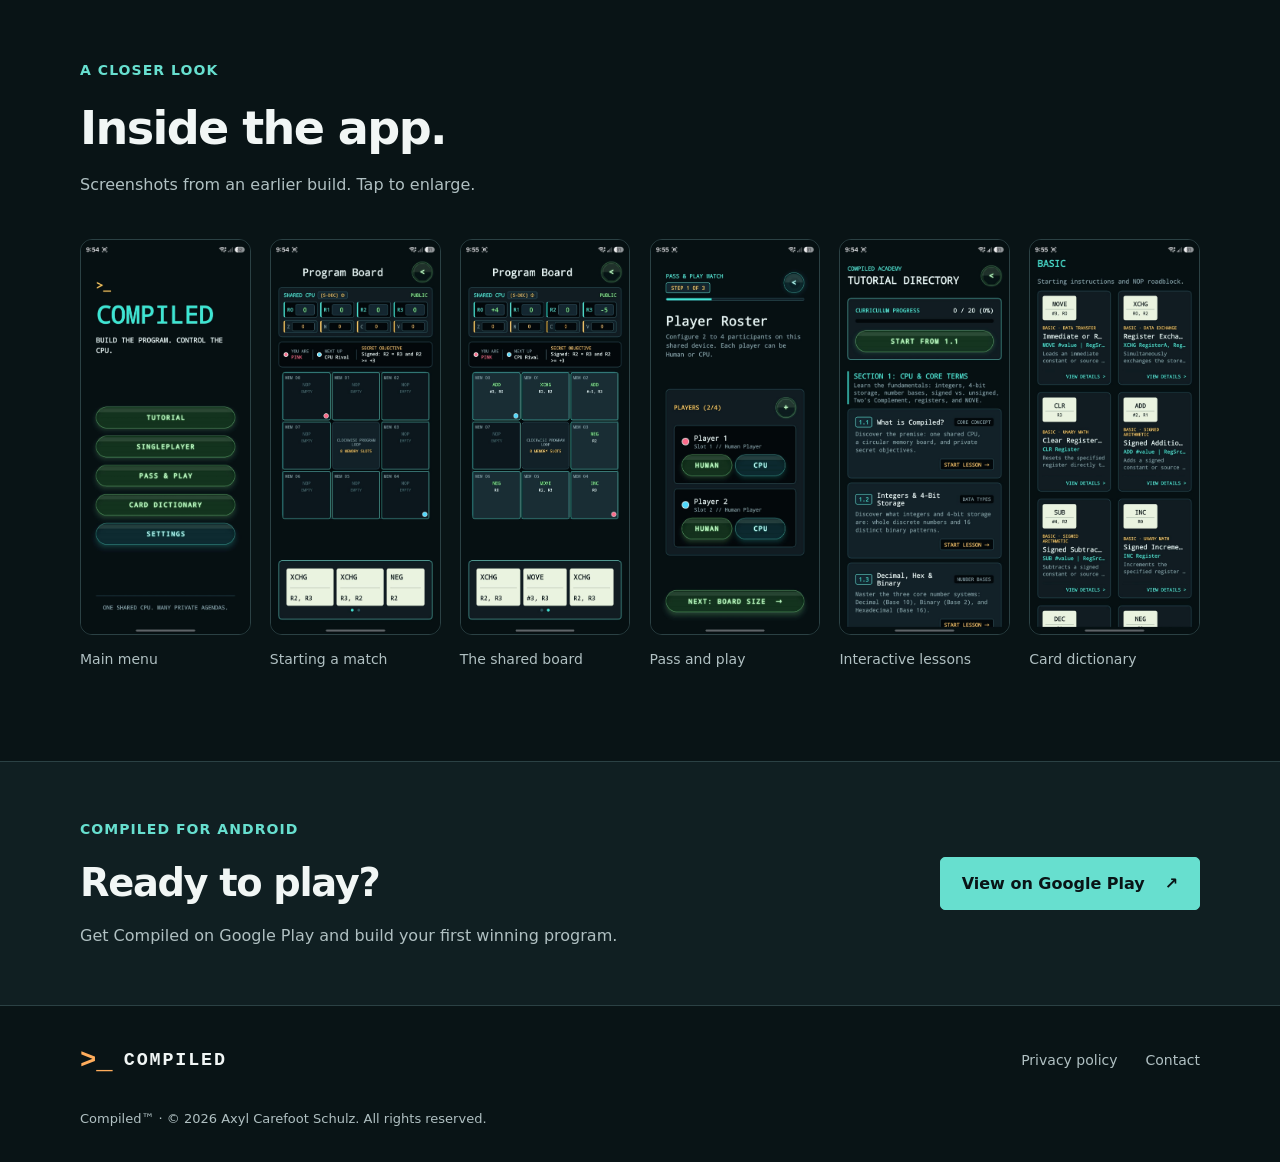
==== commit 5249b933: "Update before release making sure its a bit more accurate" ====
--- a/index.html
+++ b/index.html
@@ -4,16 +4,16 @@
   <meta charset="UTF-8">
   <meta name="viewport" content="width=device-width, initial-scale=1.0">
   <title>Compiled — A Strategy Board Game for Android</title>
-  <meta name="description" content="Get to know Compiled: a turn-based strategy board game with secret objectives, solo matches, local pass and play, 31 instruction cards, and guided lessons.">
+  <meta name="description" content="Play your cards, reshape the board, and complete your secret objective. Discover Compiled, a strategy board game for Android. Play solo or with friends.">
   <meta name="theme-color" content="#091416">
   <link rel="icon" type="image/png" href="img/logo_with_text.png">
   <meta property="og:type" content="website">
   <meta property="og:title" content="Compiled — A Strategy Board Game for Android">
-  <meta property="og:description" content="One shared board. Your secret plan. Discover the cards, game modes, and guided lessons in Compiled.">
+  <meta property="og:description" content="One shared board. Your secret plan. Play solo or share a device with friends in Compiled for Android.">
   <meta property="og:image" content="img/logo_with_text.png">
   <meta name="twitter:card" content="summary_large_image">
   <meta name="twitter:title" content="Compiled — A Strategy Board Game for Android">
-  <meta name="twitter:description" content="One shared board. Your secret plan. A turn-based strategy game for Android.">
+  <meta name="twitter:description" content="One shared board. Your secret plan. Play solo or share a device with friends in Compiled for Android.">
   <meta name="twitter:image" content="img/logo_with_text.png">
   <link rel="stylesheet" href="style.css">
   <script src="site.js" defer></script>
@@ -39,15 +39,15 @@
         <div class="hero-copy">
           <p class="eyebrow">A strategy board game for Android</p>
           <h1>One shared board.<br><span>Your secret plan.</span></h1>
-          <p class="hero-text">Compiled is a turn-based game where you build a program with cards. Everyone changes the same board, but each player has a different hidden objective. Complete yours first to win.</p>
+          <p class="hero-text">Play your cards, reshape the shared board, and race to complete your secret objective. Every move can change someone else’s plans.</p>
           <div class="hero-actions"><a class="button" href="https://play.google.com/store/apps/details?id=com.compiled.game" target="_blank" rel="noopener noreferrer">Get it on Google Play <span aria-hidden="true">↗</span></a></div>
-          <p class="hero-note">Play solo against computer rivals or share a device with friends.</p>
+          <p class="hero-note">Play solo or share a device with friends.</p>
         </div>
         <figure class="hero-device">
           <a class="screenshot-link" href="img/play_tab_2.jpeg" data-title="The shared board" data-description="Your cards and objective are private. The board and its values are shared by everyone." aria-label="Enlarge the Compiled game board screenshot">
             <img src="img/play_tab_2.jpeg" alt="Compiled game board showing placed cards, shared values, a secret objective, and the player's hand" width="877" height="2048" fetchpriority="high">
           </a>
-          <figcaption>Inside Compiled · The shared board</figcaption>
+          <figcaption>The shared board · Earlier build</figcaption>
         </figure>
       </div>
     </section>
@@ -55,9 +55,9 @@
     <div class="facts" aria-label="At a glance">
       <dl class="container fact-grid">
         <div><dt>Players per match</dt><dd>2–4</dd></div>
-        <div><dt>Instruction cards</dt><dd>31</dd></div>
+        <div><dt>Cards to explore</dt><dd>32</dd></div>
         <div><dt>Card set levels</dt><dd>3</dd></div>
-        <div><dt>Guided lessons</dt><dd>20</dd></div>
+        <div><dt>Guided lessons</dt><dd>21</dd></div>
       </dl>
     </div>
 
@@ -65,24 +65,24 @@
       <div class="container">
         <div class="section-heading split-heading">
           <div><p class="eyebrow">How to play</p><h2>Place a card.<br>Change the game.</h2></div>
-          <p>The cards are commands that change numbers or redirect play around a loop. A card you place can help you now and change what happens on someone else’s turn.</p>
+          <p>Help yourself. Disrupt a rival. Make every card count.</p>
         </div>
         <ol class="turn-flow">
-          <li><span class="step-number" aria-hidden="true">01</span><h3>Choose your move</h3><p>Pick one of the six cards in your hand. Place it in an empty space or replace a card already on the board.</p></li>
-          <li><span class="step-number" aria-hidden="true">02</span><h3>Press Run</h3><p>Your marker moves through the loop and follows its cards, carrying out up to five commands. You draw a replacement card for your hand.</p></li>
-          <li><span class="step-number" aria-hidden="true">03</span><h3>Reach your objective</h3><p>Meet both parts of your secret objective at the end of your run to win. Plan ahead as other players change the board between your turns.</p></li>
+          <li><span class="step-number" aria-hidden="true">01</span><h3>Choose your move</h3><p>Place a card on the shared board.</p></li>
+          <li><span class="step-number" aria-hidden="true">02</span><h3>Press Run</h3><p>Watch your move unfold.</p></li>
+          <li><span class="step-number" aria-hidden="true">03</span><h3>Reach your objective</h3><p>Complete your secret goal to win.</p></li>
         </ol>
       </div>
     </section>
 
     <section id="modes" class="section section-muted">
       <div class="container">
-        <div class="section-heading"><p class="eyebrow">Ways to play</p><h2>Solo or around the table.</h2></div>
+        <div class="section-heading"><p class="eyebrow">Ways to play</p><h2>Find your next challenge.</h2></div>
         <div class="mode-grid">
-          <article class="mode-card"><p class="mode-label">You + computer rivals</p><h3>Singleplayer</h3><p>Take on one to three computer opponents. Choose Easy, Normal, Hard, or Expert difficulty to find the challenge you want.</p></article>
-          <article class="mode-card"><p class="mode-label">One device · 2–4 players</p><h3>Pass and play</h3><p>Take turns with friends on the same device, with computer opponents if you like. Handoff screens keep each player’s cards and objective hidden.</p></article>
+          <article class="mode-card"><p class="mode-label">Singleplayer · 12 levels</p><h3>Rated mode</h3><p>Climb the levels against tougher computer rivals.</p></article>
+          <article class="mode-card"><p class="mode-label">Singleplayer · Your setup</p><h3>Custom game</h3><p>Choose your opponents and find your ideal challenge.</p></article>
+          <article class="mode-card"><p class="mode-label">One device · 2–4 players</p><h3>Pass and play</h3><p>Pass the device, keep your plans secret, and outplay your friends.</p></article>
         </div>
-        <p class="board-note"><strong>Make room for your strategy.</strong> Both modes offer small, medium, and large boards with 8, 12, or 16 spaces.</p>
       </div>
     </section>
 
@@ -90,31 +90,31 @@
       <div class="container">
         <div class="section-heading split-heading">
           <div><p class="eyebrow">The cards</p><h2>Start simple.<br>Add more possibilities.</h2></div>
-          <p>Begin with a small set of commands, then try more ways to change values and steer the loop. Everyone in a match uses the same card set.</p>
+          <p>Three card sets. More possibilities as you grow.</p>
         </div>
         <div class="tier-grid">
-          <article class="card-tier"><p class="tier-count">9 <span>cards</span></p><h3>Basic</h3><p>Move or swap values, add and subtract, or place a card that stops a run. The starting set for new players.</p></article>
-          <article class="card-tier"><p class="tier-count">19 <span>cards</span></p><h3>Intermediate</h3><p>Expand the Basic set with multiplication, division, logic, and jumps that change the route through the board.</p></article>
-          <article class="card-tier"><p class="tier-count">31 <span>cards</span></p><h3>Advanced</h3><p>Play with the full deck, adding more number operations and new ways to shift and rearrange values.</p></article>
+          <article class="card-tier"><p class="tier-count">9 <span>cards</span></p><h3>Basic</h3><p>A small set to learn the ropes.</p></article>
+          <article class="card-tier"><p class="tier-count">20 <span>cards</span></p><h3>Intermediate</h3><p>More ways to surprise your rivals.</p></article>
+          <article class="card-tier"><p class="tier-count">32 <span>cards</span></p><h3>Advanced</h3><p>The full set for your boldest plans.</p></article>
         </div>
-        <p class="section-note">Move up after the tutorial, or choose “Try Anyway” in Settings when you want to explore.</p>
       </div>
     </section>
 
     <section id="learn" class="section section-muted">
       <div class="container learn-layout">
-        <div><p class="eyebrow">Also in the app</p><h2>Learn as you play.</h2><p class="learn-intro">Guided practice and a built-in reference help you get familiar with the board and its cards.</p></div>
+        <div><p class="eyebrow">Also in the app</p><h2>Learn as you play.</h2><p class="learn-intro">Start with a little guidance. Find your own strategy.</p></div>
         <div class="feature-list">
-          <article><h3>20 interactive lessons</h3><p>Work through the basics, card placement, and winning strategies on a guided game board. Your lesson progress is saved.</p></article>
-          <article><h3>Card dictionary</h3><p>Look up every card, see what it does, and find tips for using it in a match.</p></article>
-          <article><h3>Your preferred pace</h3><p>Adjust animation speed, sound, and vibration. Choose how numbers appear and explore them with the built-in converter.</p></article>
+          <article><h3>21 interactive lessons</h3><p>Learn the basics, then sharpen your tactics.</p></article>
+          <article><h3>Card dictionary</h3><p>A little help whenever you need it.</p></article>
+          <article><h3>Your rated profile</h3><p>Follow your progress and celebrate your wins.</p></article>
+          <article><h3>Your preferred pace</h3><p>Set the speed, sound, and vibration to suit you.</p></article>
         </div>
       </div>
     </section>
 
     <section id="screenshots" class="section">
       <div class="container">
-        <div class="section-heading"><p class="eyebrow">A closer look</p><h2>Inside the app.</h2><p>Select a screenshot to see it full size.</p></div>
+        <div class="section-heading"><p class="eyebrow">A closer look</p><h2>Inside the app.</h2><p>Screenshots from an earlier build. Tap to enlarge.</p></div>
         <div class="screenshot-gallery">
           <figure><a class="screenshot-link" href="img/main_menu.jpeg" data-title="Main menu" data-description="Find the game modes, tutorial, card dictionary, and settings." aria-label="Enlarge the main menu screenshot"><img src="img/main_menu.jpeg" alt="Compiled main menu" width="877" height="2048" loading="lazy"></a><figcaption>Main menu</figcaption></figure>
           <figure><a class="screenshot-link" href="img/play_tab_1.jpeg" data-title="Starting a match" data-description="An open board and a private hand of cards at the start of a match." aria-label="Enlarge the starting board screenshot"><img src="img/play_tab_1.jpeg" alt="An empty Compiled board and the player's starting cards" width="877" height="2048" loading="lazy"></a><figcaption>Starting a match</figcaption></figure>
@@ -128,7 +128,7 @@
 
     <section class="download">
       <div class="container download-layout">
-        <div><p class="eyebrow">Compiled for Android</p><h2>Interested in playing?</h2><p>Compiled is currently in closed testing on Google Play. Access is limited to testers.</p></div>
+        <div><p class="eyebrow">Compiled for Android</p><h2>Ready to play?</h2><p>Get Compiled on Google Play and build your first winning program.</p></div>
         <a class="button" href="https://play.google.com/store/apps/details?id=com.compiled.game" target="_blank" rel="noopener noreferrer">View on Google Play <span aria-hidden="true">↗</span></a>
       </div>
     </section>
@@ -139,6 +139,7 @@
       <a class="brand" href="index.html"><span class="brand-prompt" aria-hidden="true">&gt;_</span><span class="brand-name">COMPILED</span></a>
       <nav aria-label="Footer navigation"><a href="privacy.html">Privacy policy</a><a href="mailto:compiledapp@gmail.com">Contact</a></nav>
     </div>
+    <p class="container copyright">Compiled™ · © 2026 Axyl Carefoot Schulz. All rights reserved.</p>
   </footer>
 
   <dialog id="screenshot-dialog" class="screenshot-dialog" aria-labelledby="dialog-title" aria-describedby="dialog-desc">
--- a/style.css
+++ b/style.css
@@ -72,7 +72,7 @@
 .turn-flow li { border-top: 1px solid var(--line); padding-top: 1.4rem; }
 .step-number { display: block; font-family: var(--mono); color: var(--accent); font-size: 0.9375rem; margin-bottom: 1.75rem; }
 .turn-flow h3, .mode-card h3, .card-tier h3, .feature-list h3 { margin-bottom: 0.8rem; }
-.mode-grid { display: grid; grid-template-columns: repeat(2, minmax(0, 1fr)); gap: 1.5rem; }
+.mode-grid { display: grid; grid-template-columns: repeat(3, minmax(0, 1fr)); gap: 1.5rem; }
 .mode-card { border: 1px solid var(--line); border-radius: 8px; padding: 2rem; background: var(--bg); }
 .mode-label { font-size: 0.875rem; color: var(--accent); margin-bottom: 1.8rem; }
 .mode-card h3 { font-size: 1.75rem; }
@@ -102,6 +102,7 @@
 .footer-layout { display: flex; justify-content: space-between; align-items: center; gap: 1.5rem; }
 .site-footer nav { display: flex; flex-wrap: wrap; gap: 1rem 1.75rem; }
 .site-footer nav a { font-size: 0.875rem; color: var(--muted); text-decoration: none; }
+.copyright { margin-top: 1.5rem; font-size: 0.8125rem; }
 
 .screenshot-dialog { max-width: min(94vw, 620px); width: 100%; max-height: 92vh; max-height: 92dvh; padding: 0; border: 1px solid var(--line); border-radius: 12px; color: var(--text); background: var(--panel); }
 .screenshot-dialog::backdrop { background: #000d; }
@@ -134,6 +135,7 @@
   .screenshot-gallery { grid-template-columns: repeat(3, minmax(0, 1fr)); gap: 2rem 1.5rem; }
   .screenshot-gallery .screenshot-link { max-width: 240px; }
   .learn-layout { gap: 3rem; }
+  .mode-grid { grid-template-columns: 1fr; }
   .download-layout { align-items: flex-start; flex-direction: column; }
 }
 @media (max-width: 680px) {
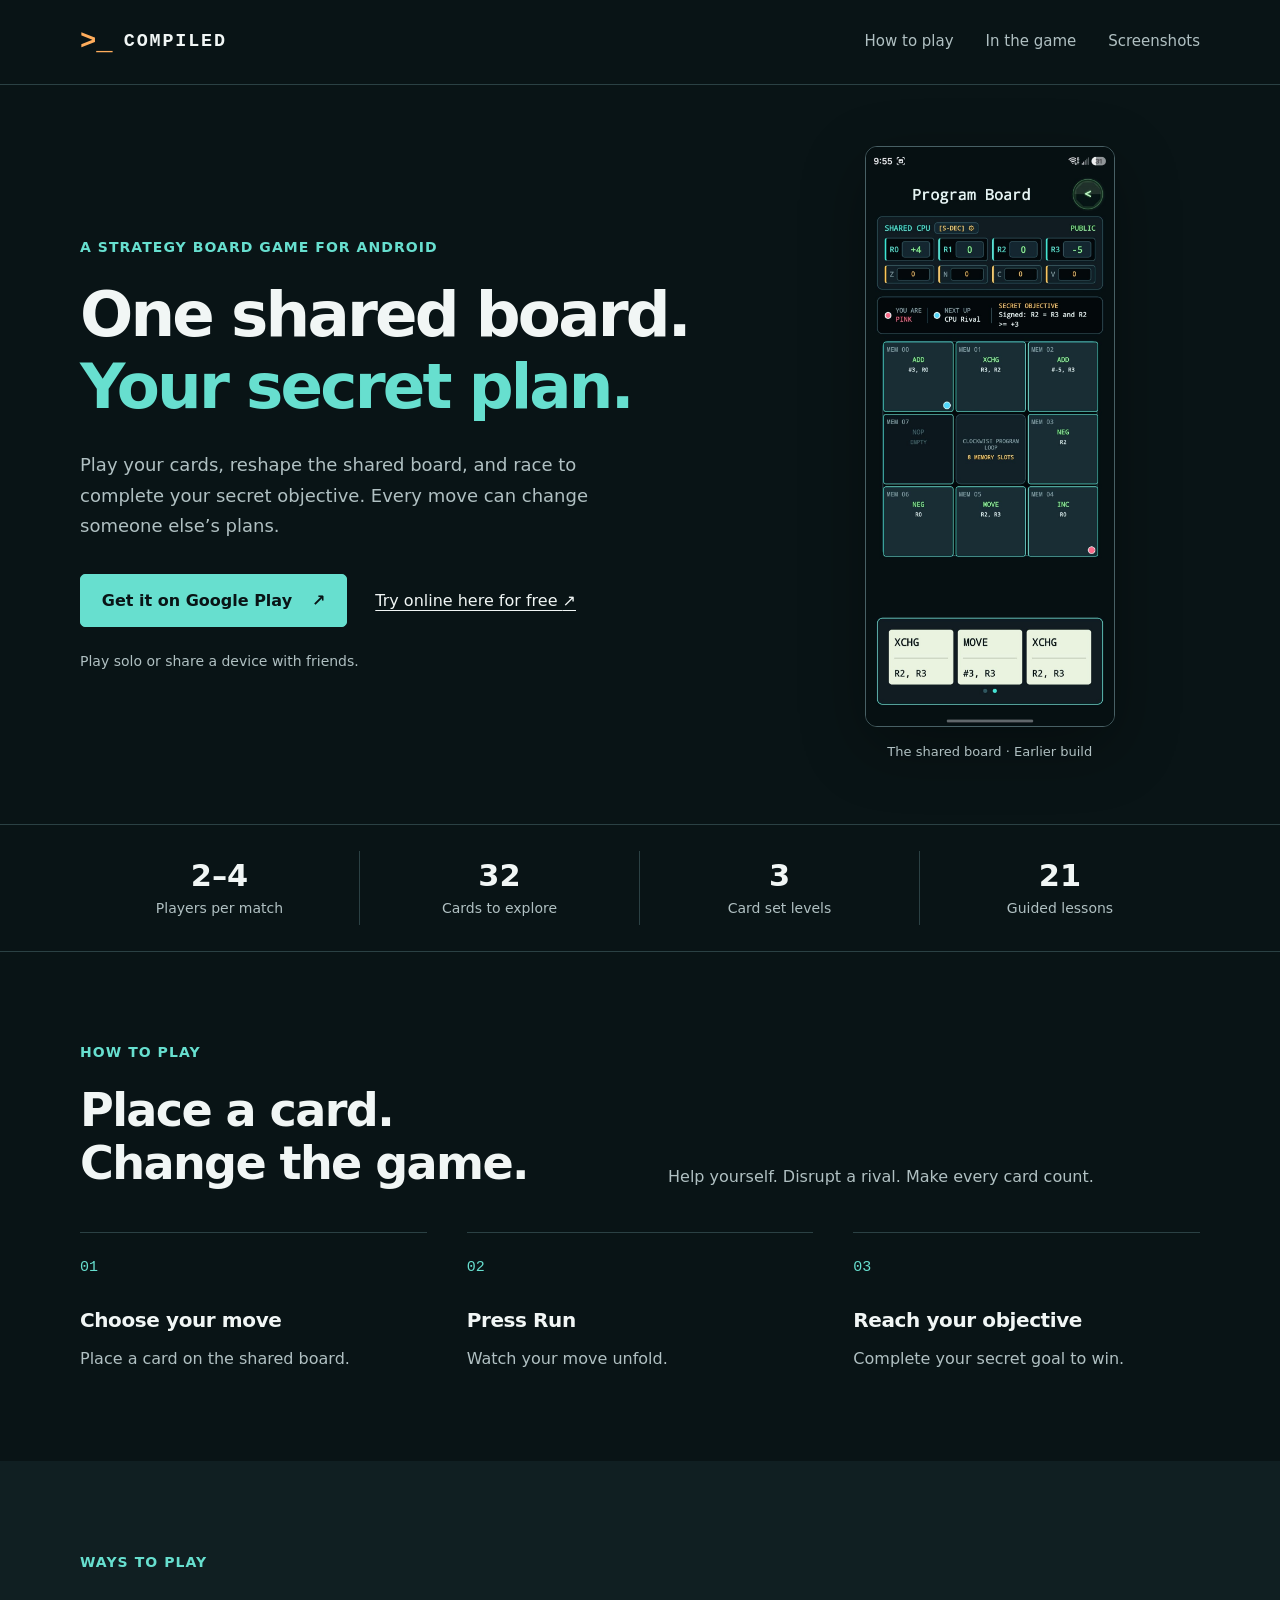
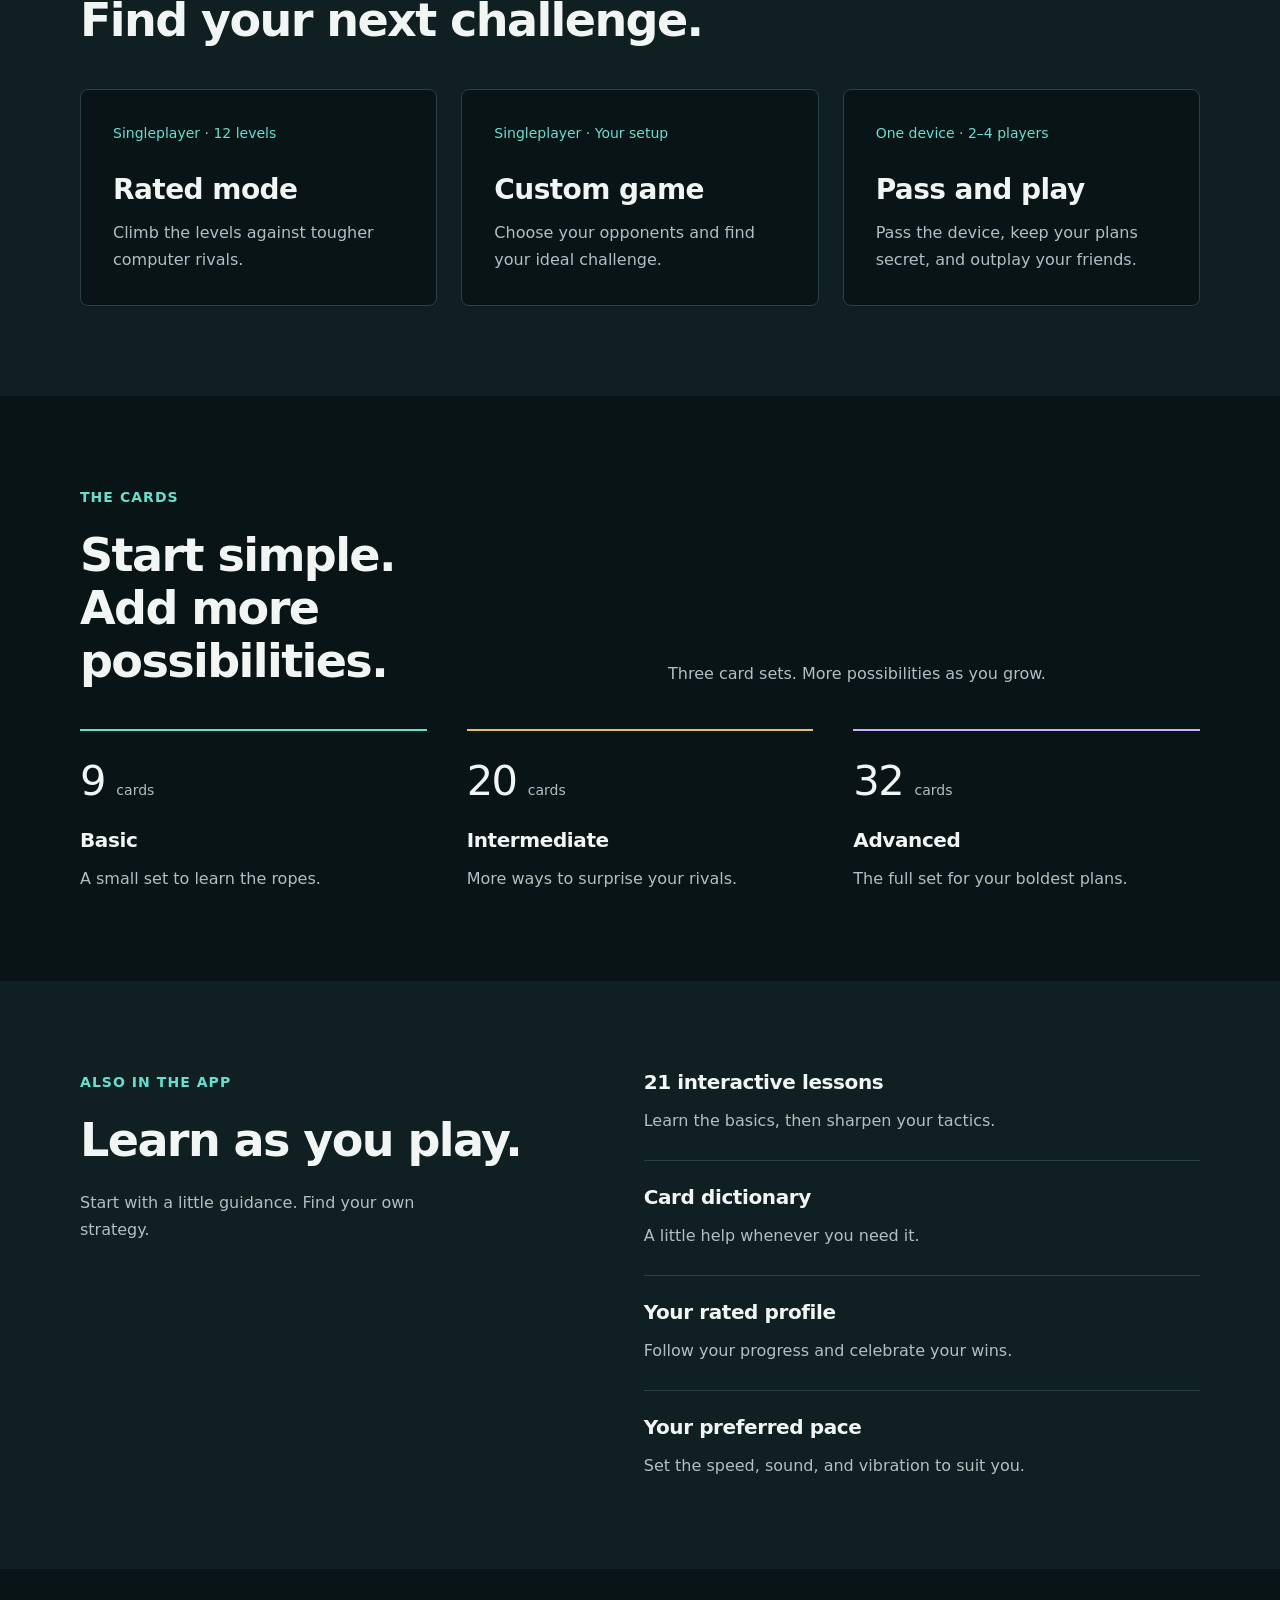
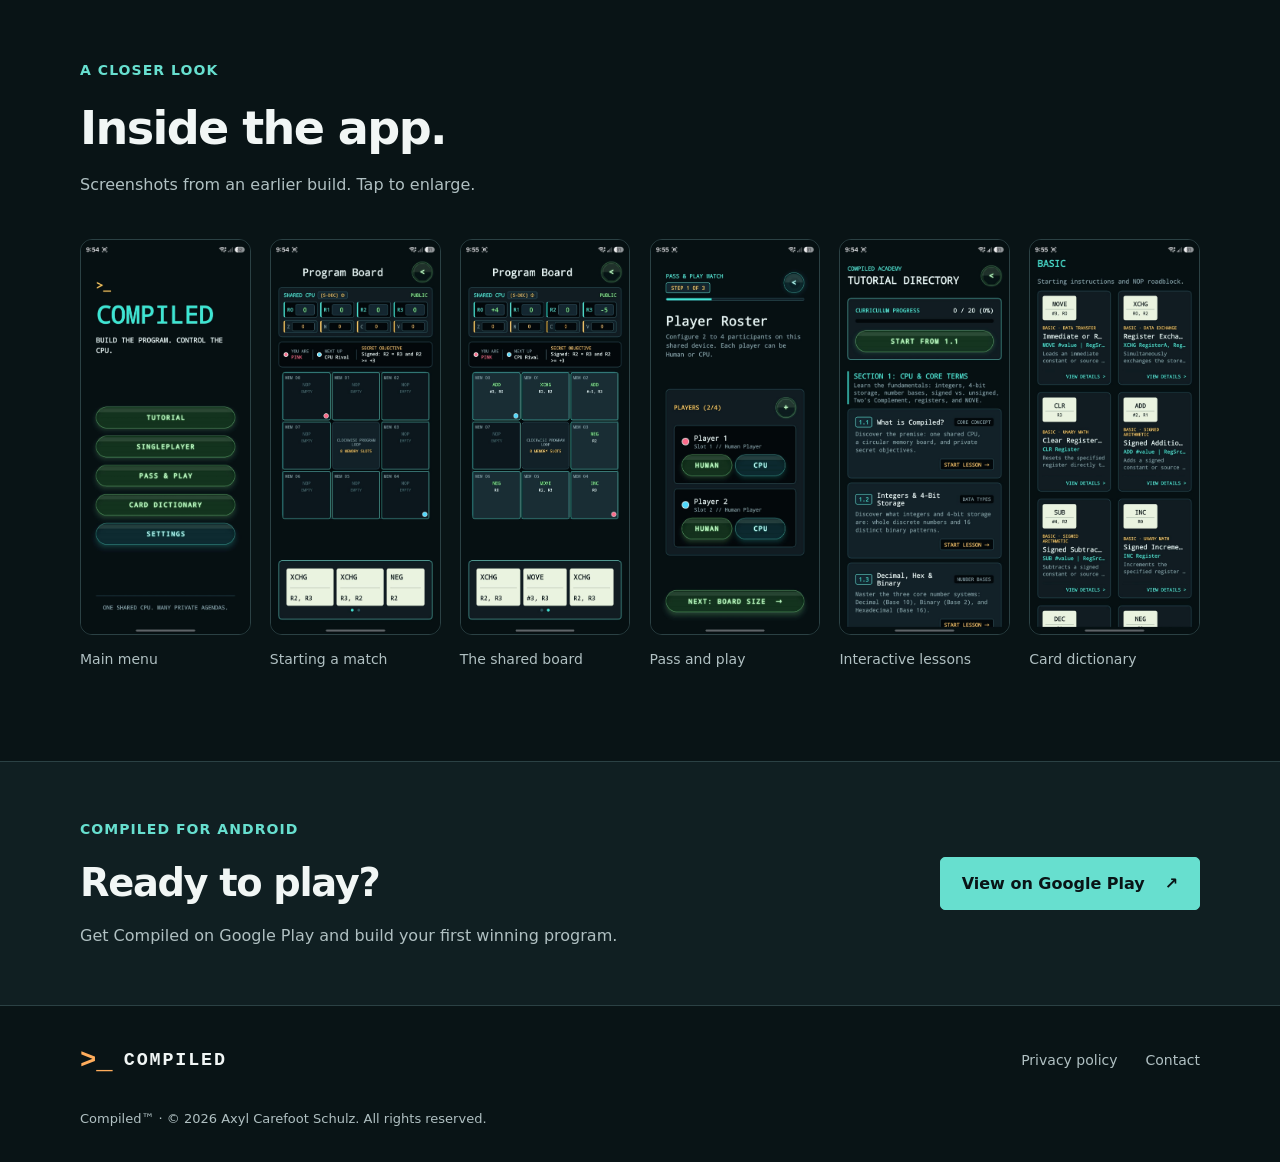
==== commit 74eaf4f8: "demo link added" ====
--- a/index.html
+++ b/index.html
@@ -40,7 +40,10 @@
           <p class="eyebrow">A strategy board game for Android</p>
           <h1>One shared board.<br><span>Your secret plan.</span></h1>
           <p class="hero-text">Play your cards, reshape the shared board, and race to complete your secret objective. Every move can change someone else’s plans.</p>
-          <div class="hero-actions"><a class="button" href="https://play.google.com/store/apps/details?id=com.compiled.game" target="_blank" rel="noopener noreferrer">Get it on Google Play <span aria-hidden="true">↗</span></a></div>
+          <div class="hero-actions">
+            <a class="button" href="https://play.google.com/store/apps/details?id=com.compiled.game" target="_blank" rel="noopener noreferrer">Get it on Google Play <span aria-hidden="true">↗</span></a>
+            <a href="https://zxnashx.itch.io/compiled" target="_blank" rel="noopener noreferrer">Try online here for free <span aria-hidden="true">↗</span></a>
+          </div>
           <p class="hero-note">Play solo or share a device with friends.</p>
         </div>
         <figure class="hero-device">
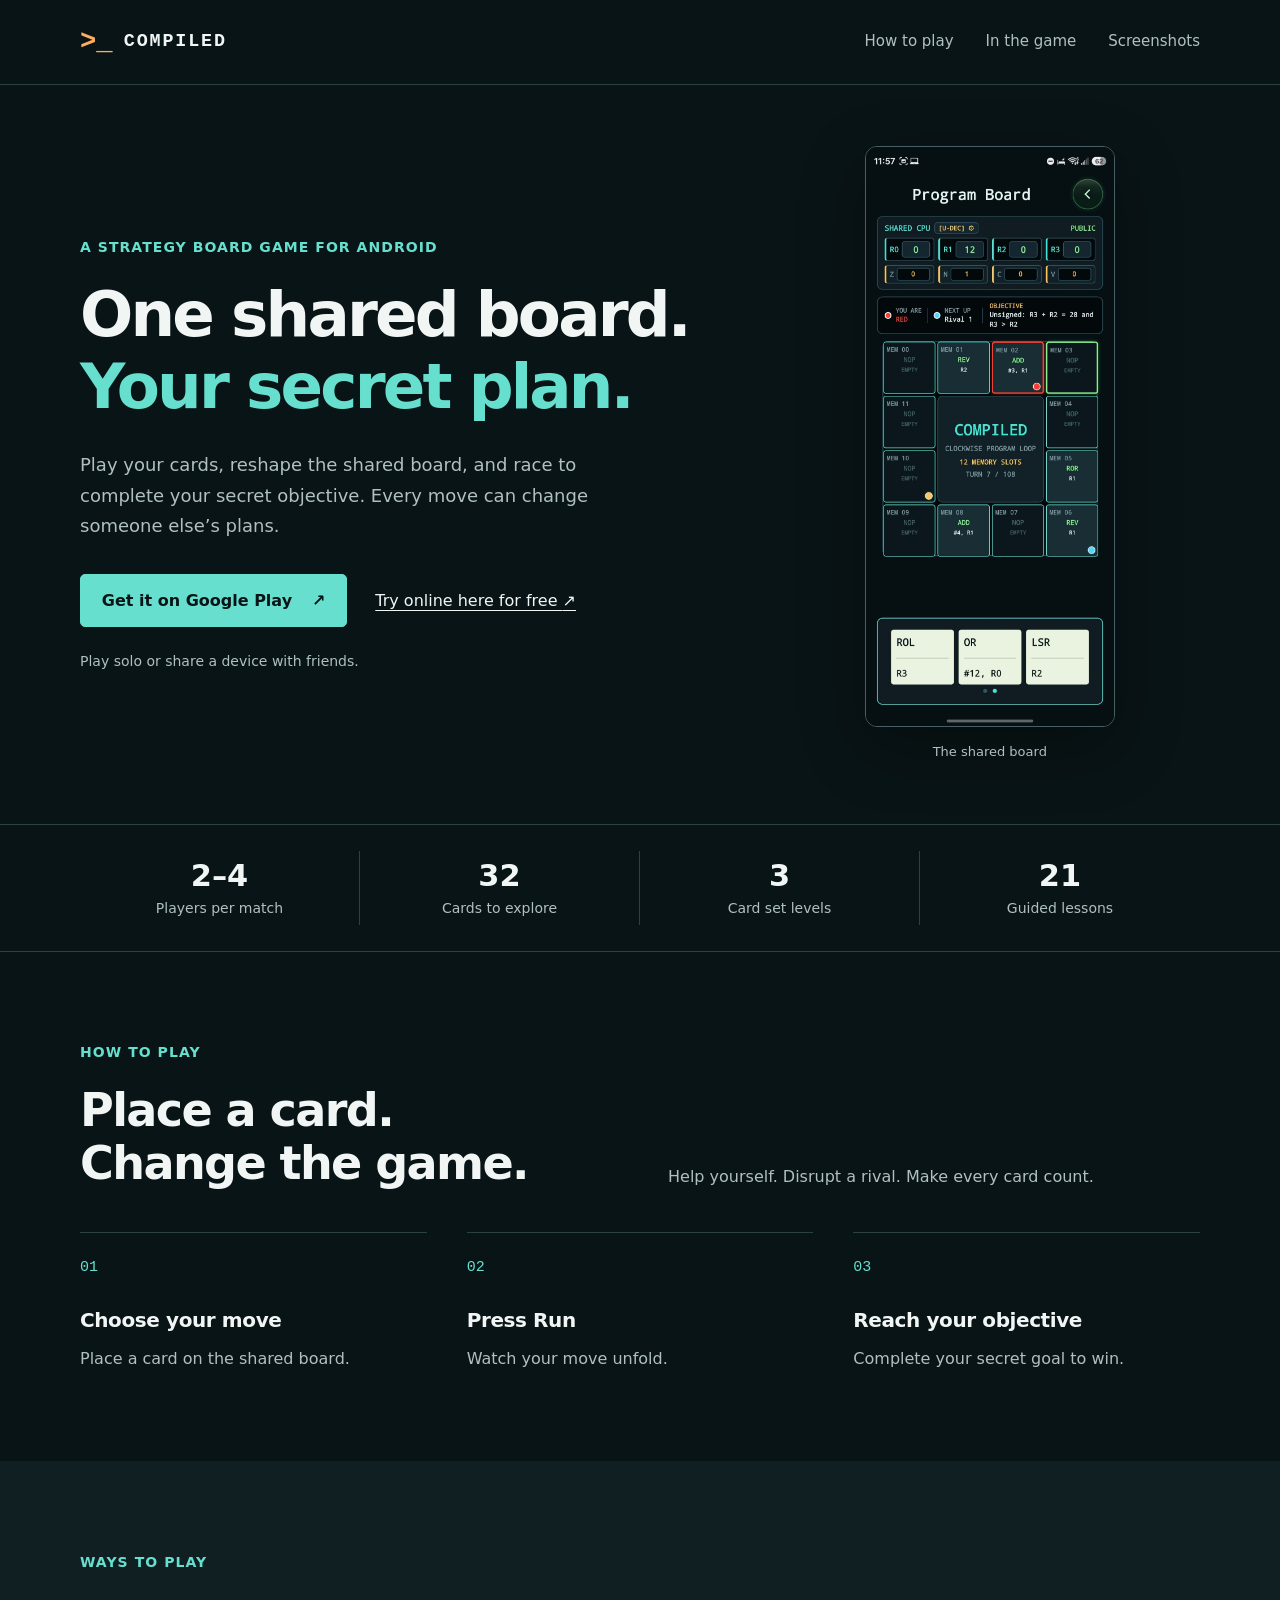
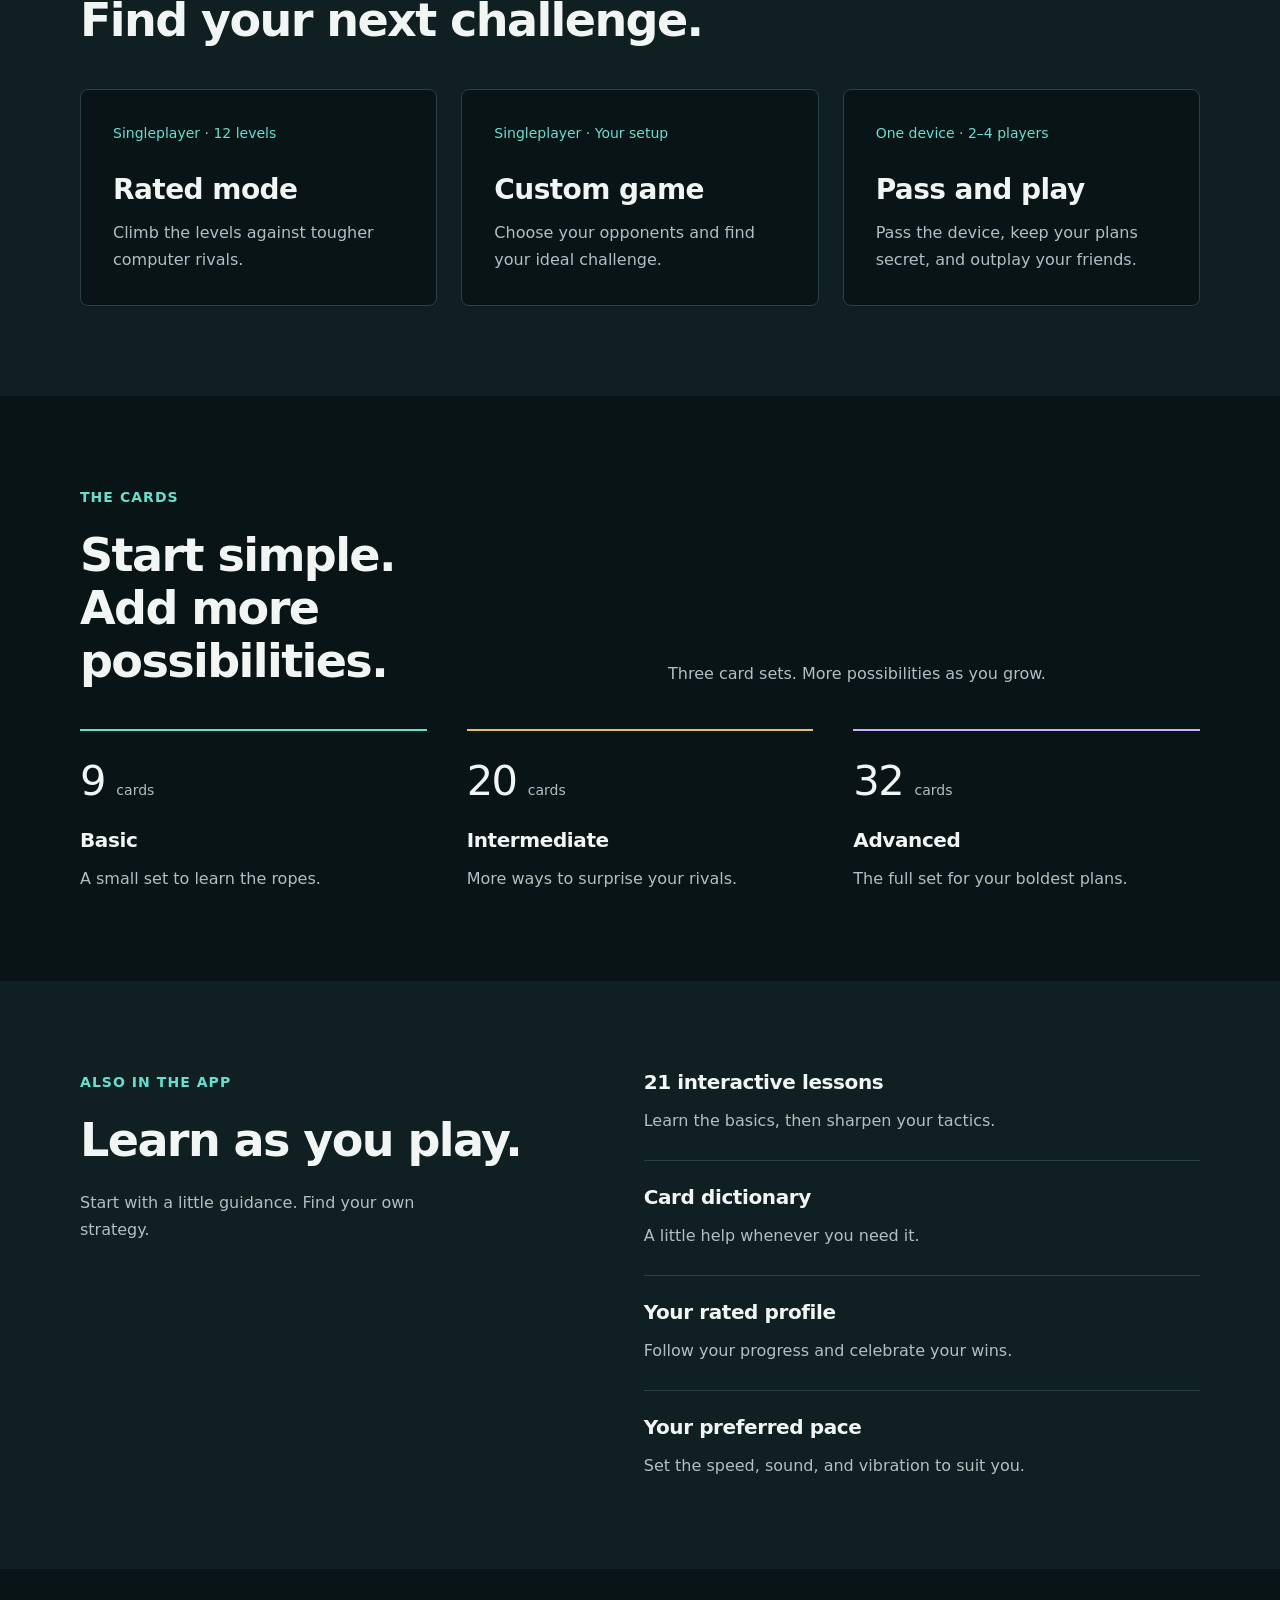
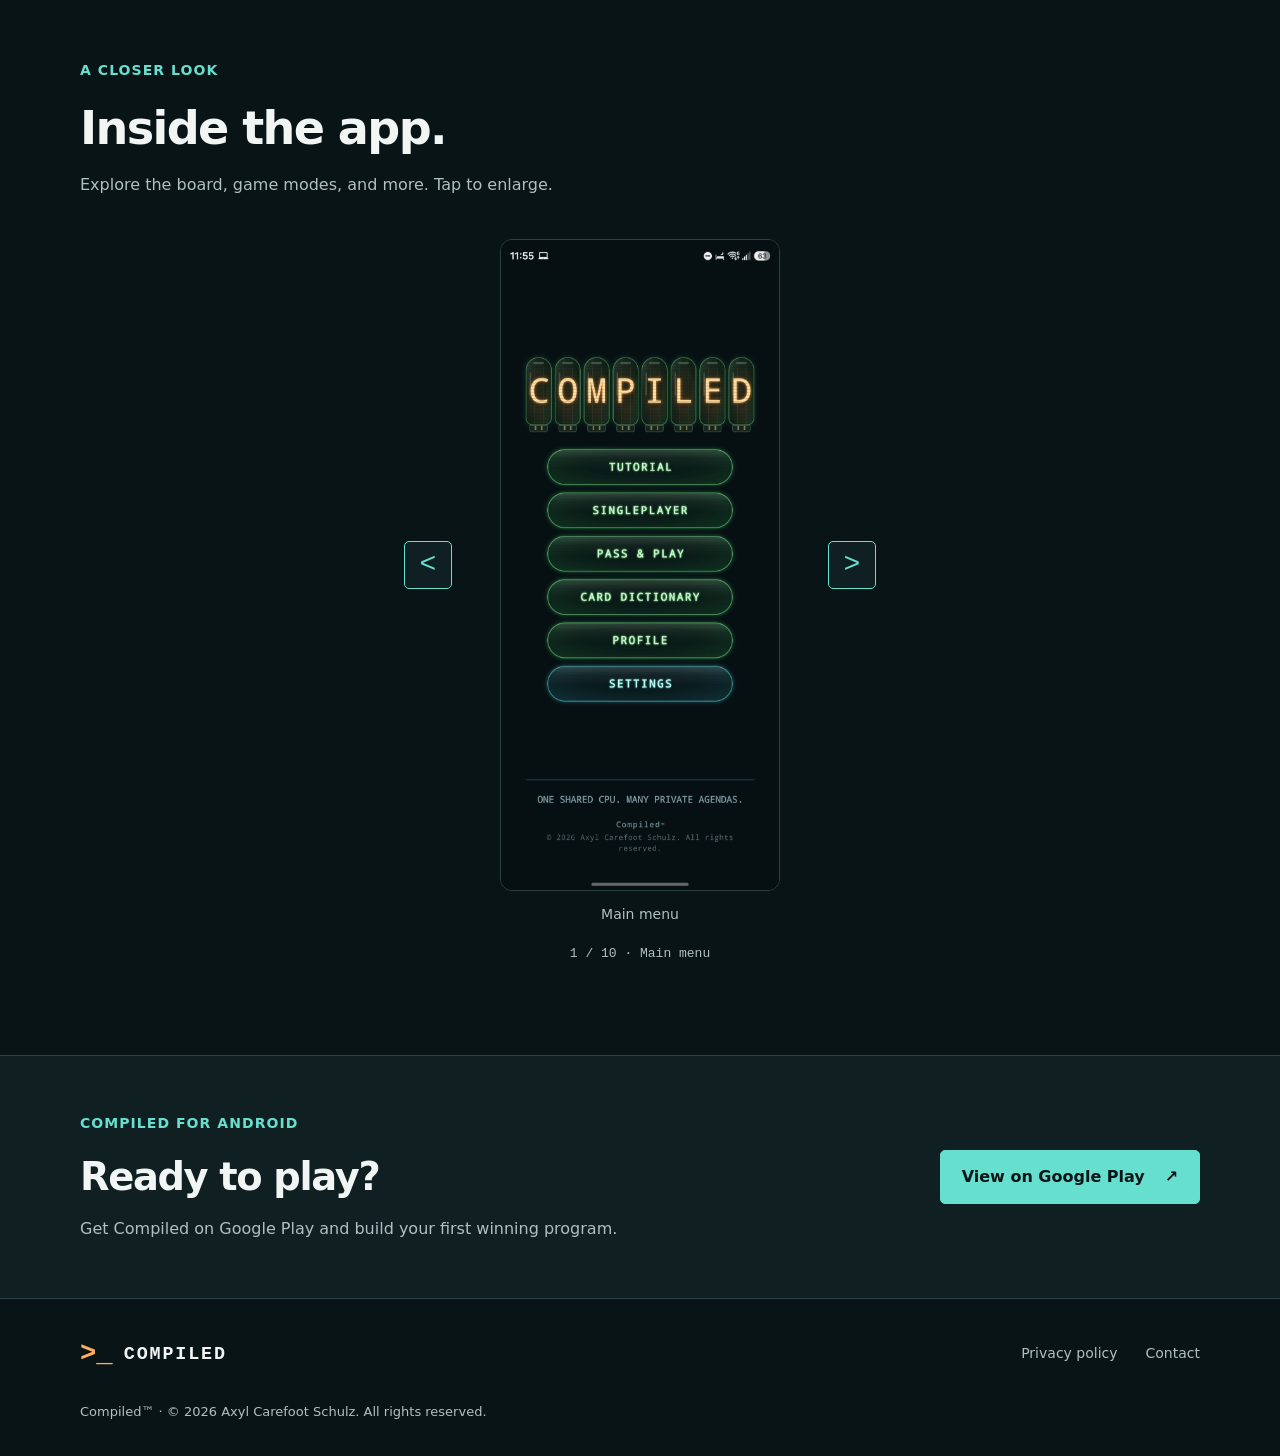
==== commit 8f49092b: "new images" ====
--- a/index.html
+++ b/index.html
@@ -47,10 +47,10 @@
           <p class="hero-note">Play solo or share a device with friends.</p>
         </div>
         <figure class="hero-device">
-          <a class="screenshot-link" href="img/play_tab_2.jpeg" data-title="The shared board" data-description="Your cards and objective are private. The board and its values are shared by everyone." aria-label="Enlarge the Compiled game board screenshot">
-            <img src="img/play_tab_2.jpeg" alt="Compiled game board showing placed cards, shared values, a secret objective, and the player's hand" width="877" height="2048" fetchpriority="high">
+          <a class="screenshot-link" href="img/gameplay_middle.jpeg" data-title="The shared board" data-description="Your cards and objective are private. The board and its values are shared by everyone." aria-label="Enlarge the Compiled game board screenshot">
+            <img src="img/gameplay_middle.jpeg" alt="Compiled game board showing placed cards, shared values, a secret objective, and the player's hand" width="877" height="2048" fetchpriority="high">
           </a>
-          <figcaption>The shared board · Earlier build</figcaption>
+          <figcaption>The shared board</figcaption>
         </figure>
       </div>
     </section>
@@ -117,14 +117,23 @@
 
     <section id="screenshots" class="section">
       <div class="container">
-        <div class="section-heading"><p class="eyebrow">A closer look</p><h2>Inside the app.</h2><p>Screenshots from an earlier build. Tap to enlarge.</p></div>
-        <div class="screenshot-gallery">
-          <figure><a class="screenshot-link" href="img/main_menu.jpeg" data-title="Main menu" data-description="Find the game modes, tutorial, card dictionary, and settings." aria-label="Enlarge the main menu screenshot"><img src="img/main_menu.jpeg" alt="Compiled main menu" width="877" height="2048" loading="lazy"></a><figcaption>Main menu</figcaption></figure>
-          <figure><a class="screenshot-link" href="img/play_tab_1.jpeg" data-title="Starting a match" data-description="An open board and a private hand of cards at the start of a match." aria-label="Enlarge the starting board screenshot"><img src="img/play_tab_1.jpeg" alt="An empty Compiled board and the player's starting cards" width="877" height="2048" loading="lazy"></a><figcaption>Starting a match</figcaption></figure>
-          <figure><a class="screenshot-link" href="img/play_tab_2.jpeg" data-title="The shared board" data-description="Placed cards change the shared values as each player works toward a secret objective." aria-label="Enlarge the shared board screenshot"><img src="img/play_tab_2.jpeg" alt="A Compiled match with cards placed on the board" width="877" height="2048" loading="lazy"></a><figcaption>The shared board</figcaption></figure>
-          <figure><a class="screenshot-link" href="img/passnplay.jpeg" data-title="Pass and play" data-description="Set up players for a match on one shared device." aria-label="Enlarge the pass and play screenshot"><img src="img/passnplay.jpeg" alt="Compiled pass and play setup" width="877" height="2048" loading="lazy"></a><figcaption>Pass and play</figcaption></figure>
-          <figure><a class="screenshot-link" href="img/tutorial_section.jpeg" data-title="Interactive lessons" data-description="Learn the game step by step and keep track of completed lessons." aria-label="Enlarge the tutorial screenshot"><img src="img/tutorial_section.jpeg" alt="Compiled tutorial lesson selection" width="877" height="2048" loading="lazy"></a><figcaption>Interactive lessons</figcaption></figure>
+        <div class="section-heading"><p class="eyebrow">A closer look</p><h2 id="screenshots-title">Inside the app.</h2><p>Explore the board, game modes, and more. Tap to enlarge.</p></div>
+        <div class="screenshot-carousel" role="region" aria-label="App screenshots">
+          <button class="carousel-arrow carousel-previous" type="button" aria-label="Previous screenshot" aria-controls="screenshot-gallery" hidden><span aria-hidden="true">&lt;</span></button>
+        <div id="screenshot-gallery" class="screenshot-gallery">
+          <figure><a class="screenshot-link" href="img/menu.jpeg" data-title="Main menu" data-description="Find the game modes, tutorial, card dictionary, profile, and settings." aria-label="Enlarge the main menu screenshot"><img src="img/menu.jpeg" alt="Compiled main menu" width="877" height="2048" loading="lazy"></a><figcaption>Main menu</figcaption></figure>
+          <figure><a class="screenshot-link" href="img/gameplay_start.jpeg" data-title="Starting a match" data-description="An open board and a private hand of cards at the start of a match." aria-label="Enlarge the starting board screenshot"><img src="img/gameplay_start.jpeg" alt="An empty Compiled board and the player's starting cards" width="877" height="2048" loading="lazy"></a><figcaption>Starting a match</figcaption></figure>
+          <figure><a class="screenshot-link" href="img/gameplay_middle.jpeg" data-title="The shared board" data-description="Placed cards change the shared values as each player works toward a secret objective." aria-label="Enlarge the shared board screenshot"><img src="img/gameplay_middle.jpeg" alt="A Compiled match with cards placed on the board" width="877" height="2048" loading="lazy"></a><figcaption>The shared board</figcaption></figure>
+          <figure><a class="screenshot-link" href="img/singleplayer.jpeg" data-title="Singleplayer" data-description="Continue your rated climb or set up a custom game." aria-label="Enlarge the singleplayer screenshot"><img src="img/singleplayer.jpeg" alt="Compiled singleplayer menu with rated mode and custom game options" width="877" height="2048" loading="lazy"></a><figcaption>Singleplayer</figcaption></figure>
+          <figure><a class="screenshot-link" href="img/customgame.jpeg" data-title="Custom game" data-description="Build your player roster with human players and computer rivals, and choose their difficulty." aria-label="Enlarge the custom game screenshot"><img src="img/customgame.jpeg" alt="Compiled player roster with human and CPU choices and AI difficulty settings" width="877" height="2048" loading="lazy"></a><figcaption>Custom game</figcaption></figure>
+          <figure><a class="screenshot-link" href="img/tutorial.jpeg" data-title="Interactive lessons" data-description="Learn the game step by step and keep track of completed lessons." aria-label="Enlarge the tutorial screenshot"><img src="img/tutorial.jpeg" alt="Compiled tutorial lesson selection and progress" width="877" height="2048" loading="lazy"></a><figcaption>Interactive lessons</figcaption></figure>
           <figure><a class="screenshot-link" href="img/dictionary.jpeg" data-title="Card dictionary" data-description="Browse the cards and open their explanations." aria-label="Enlarge the card dictionary screenshot"><img src="img/dictionary.jpeg" alt="Compiled card dictionary" width="877" height="2048" loading="lazy"></a><figcaption>Card dictionary</figcaption></figure>
+          <figure><a class="screenshot-link" href="img/register_formats.jpeg" data-title="Number formats" data-description="Compare the board's values in signed decimal, unsigned decimal, hexadecimal, and binary." aria-label="Enlarge the number formats screenshot"><img src="img/register_formats.jpeg" alt="Compiled number formats panel showing register values in four representations" width="877" height="2048" loading="lazy"></a><figcaption>Number formats</figcaption></figure>
+          <figure><a class="screenshot-link" href="img/profile.jpeg" data-title="Your rated profile" data-description="Follow your rated level, match record, and win rate." aria-label="Enlarge the profile screenshot"><img src="img/profile.jpeg" alt="Compiled profile showing rated level and match statistics" width="877" height="2048" loading="lazy"></a><figcaption>Your rated profile</figcaption></figure>
+          <figure><a class="screenshot-link" href="img/settings.jpeg" data-title="Settings" data-description="Choose your card set, number display, animation speed, sound, and vibration." aria-label="Enlarge the settings screenshot"><img src="img/settings.jpeg" alt="Compiled settings for cards, number formats, animation speed, audio, and haptics" width="877" height="2048" loading="lazy"></a><figcaption>Settings</figcaption></figure>
+        </div>
+          <button class="carousel-arrow carousel-next" type="button" aria-label="Next screenshot" aria-controls="screenshot-gallery" hidden><span aria-hidden="true">&gt;</span></button>
+          <p class="carousel-status" aria-live="polite" aria-atomic="true" hidden></p>
         </div>
       </div>
     </section>
--- a/style.css
+++ b/style.css
@@ -90,9 +90,18 @@
 .feature-list article { padding-bottom: 1.6rem; border-bottom: 1px solid var(--line); margin-bottom: 1.6rem; }
 .feature-list article:last-child { margin-bottom: 0; padding-bottom: 0; border: 0; }
 
-.screenshot-gallery { display: grid; grid-template-columns: repeat(6, minmax(0, 1fr)); gap: 1.2rem; }
+.screenshot-gallery { display: grid; grid-template-columns: repeat(5, minmax(0, 1fr)); gap: 1.2rem; }
 .screenshot-gallery figure { min-width: 0; margin: 0; }
 .screenshot-gallery figcaption { font-size: 0.875rem; margin-top: 0.8rem; color: var(--muted); }
+.screenshot-carousel.is-carousel { display: grid; grid-template-columns: 48px minmax(0, 280px) 48px; justify-content: center; align-items: center; gap: 1rem clamp(0.75rem, 4vw, 3rem); }
+.is-carousel .screenshot-gallery { display: block; }
+.is-carousel .screenshot-gallery .screenshot-link { max-width: none; }
+.is-carousel .screenshot-gallery figcaption { text-align: center; }
+.carousel-arrow { display: grid; place-items: center; width: 48px; height: 48px; margin-bottom: 2.3rem; padding: 0; border: 1px solid var(--accent); border-radius: 5px; background: var(--panel); color: var(--accent); font-family: var(--mono); font-size: 1.75rem; line-height: 1; cursor: pointer; }
+.carousel-arrow:hover { background: var(--accent); color: var(--bg); }
+.carousel-arrow:active { background: #99ecdf; }
+.carousel-arrow[hidden], .carousel-status[hidden] { display: none; }
+.carousel-status { grid-column: 1 / -1; margin: 0; text-align: center; font-family: var(--mono); font-size: 0.8125rem; }
 .download { border-top: 1px solid var(--line); background: var(--panel); padding-block: 3.5rem; }
 .download-layout { display: flex; justify-content: space-between; align-items: center; gap: 2rem; }
 .download h2 { font-size: clamp(1.75rem, 3vw, 2.4rem); }
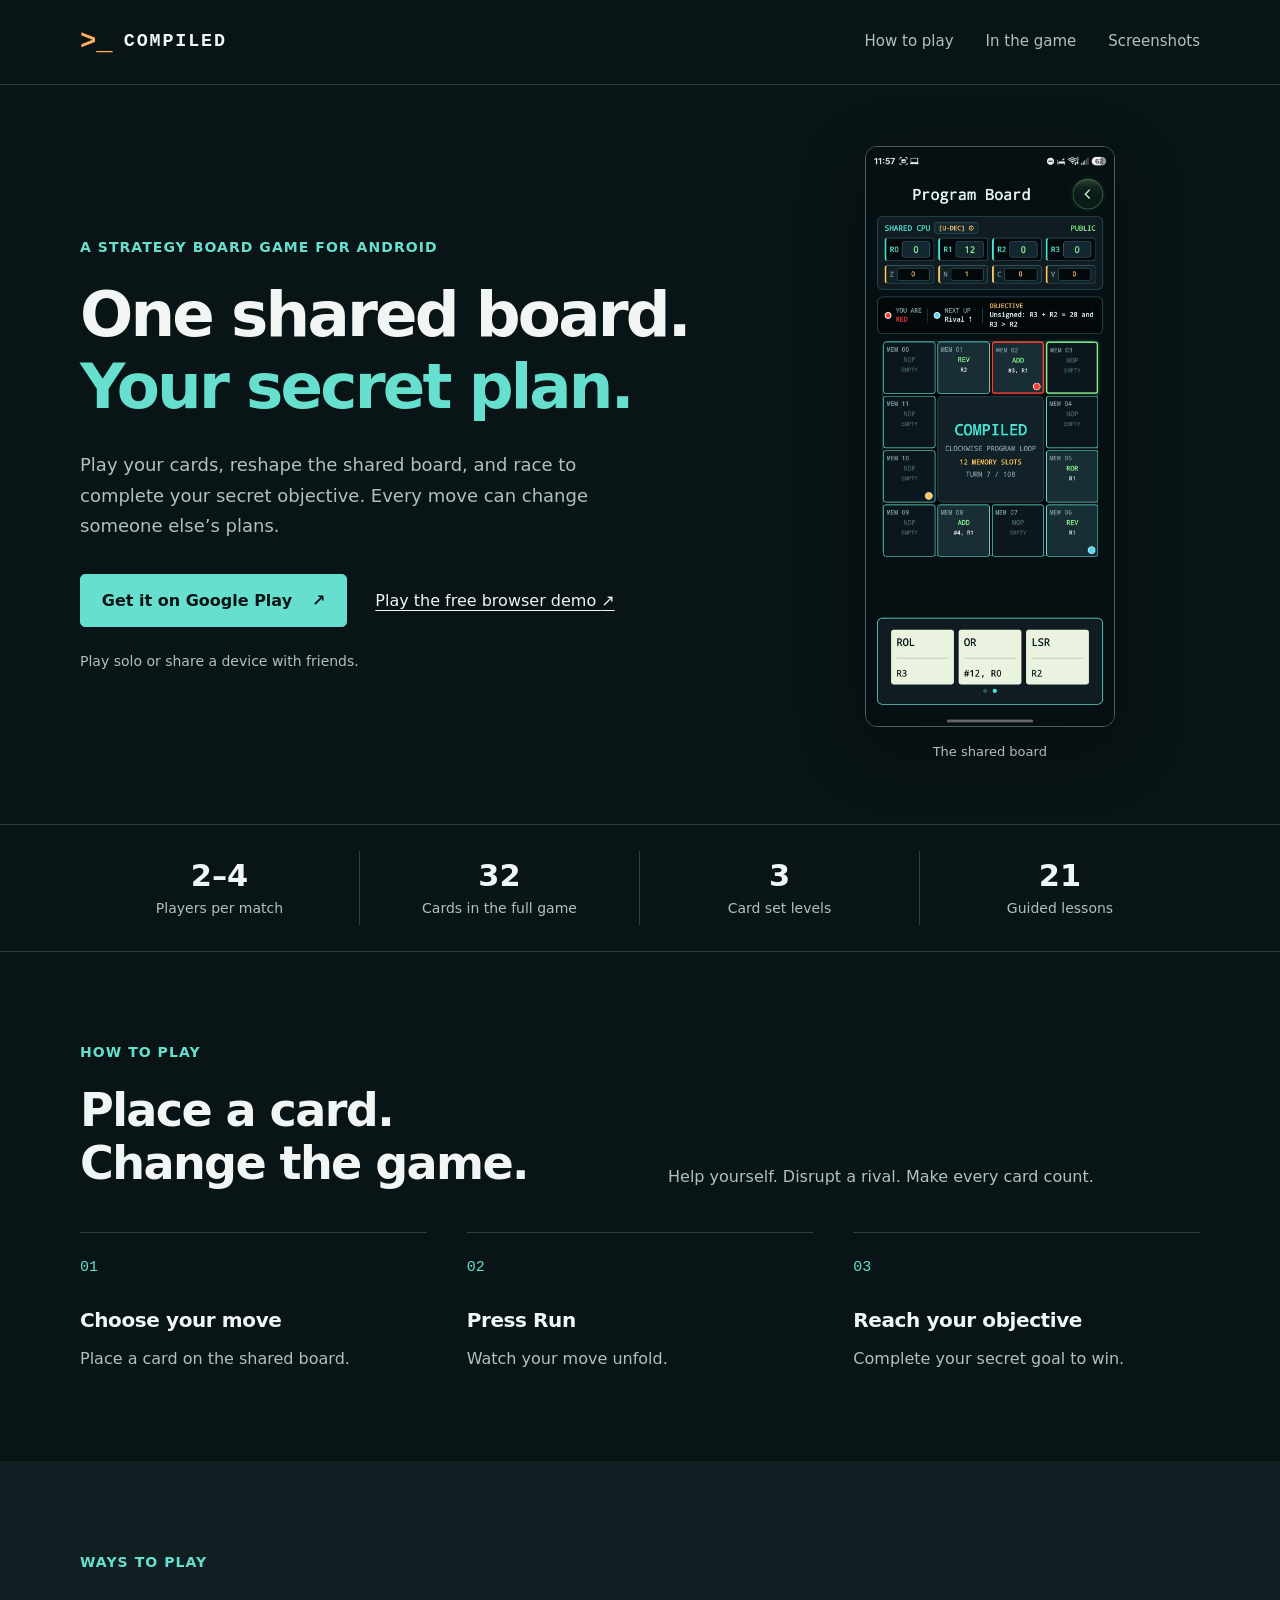
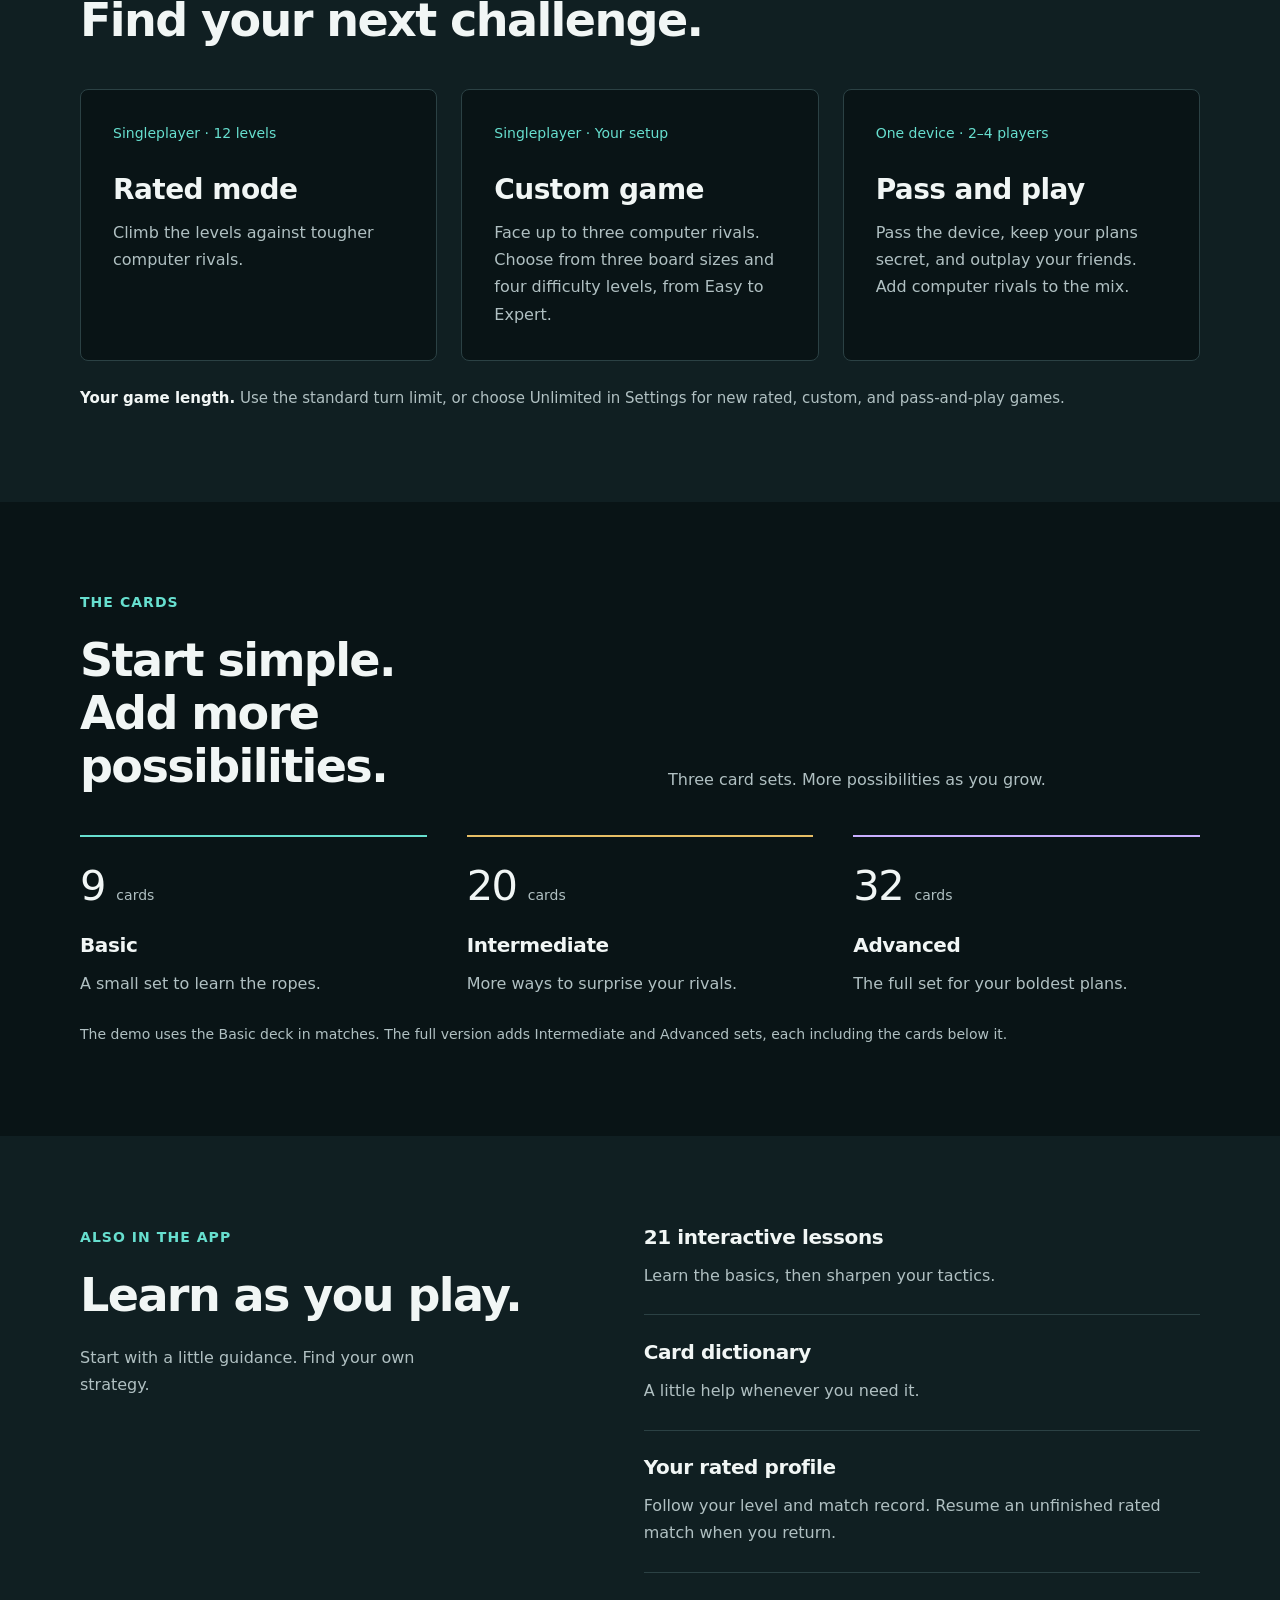
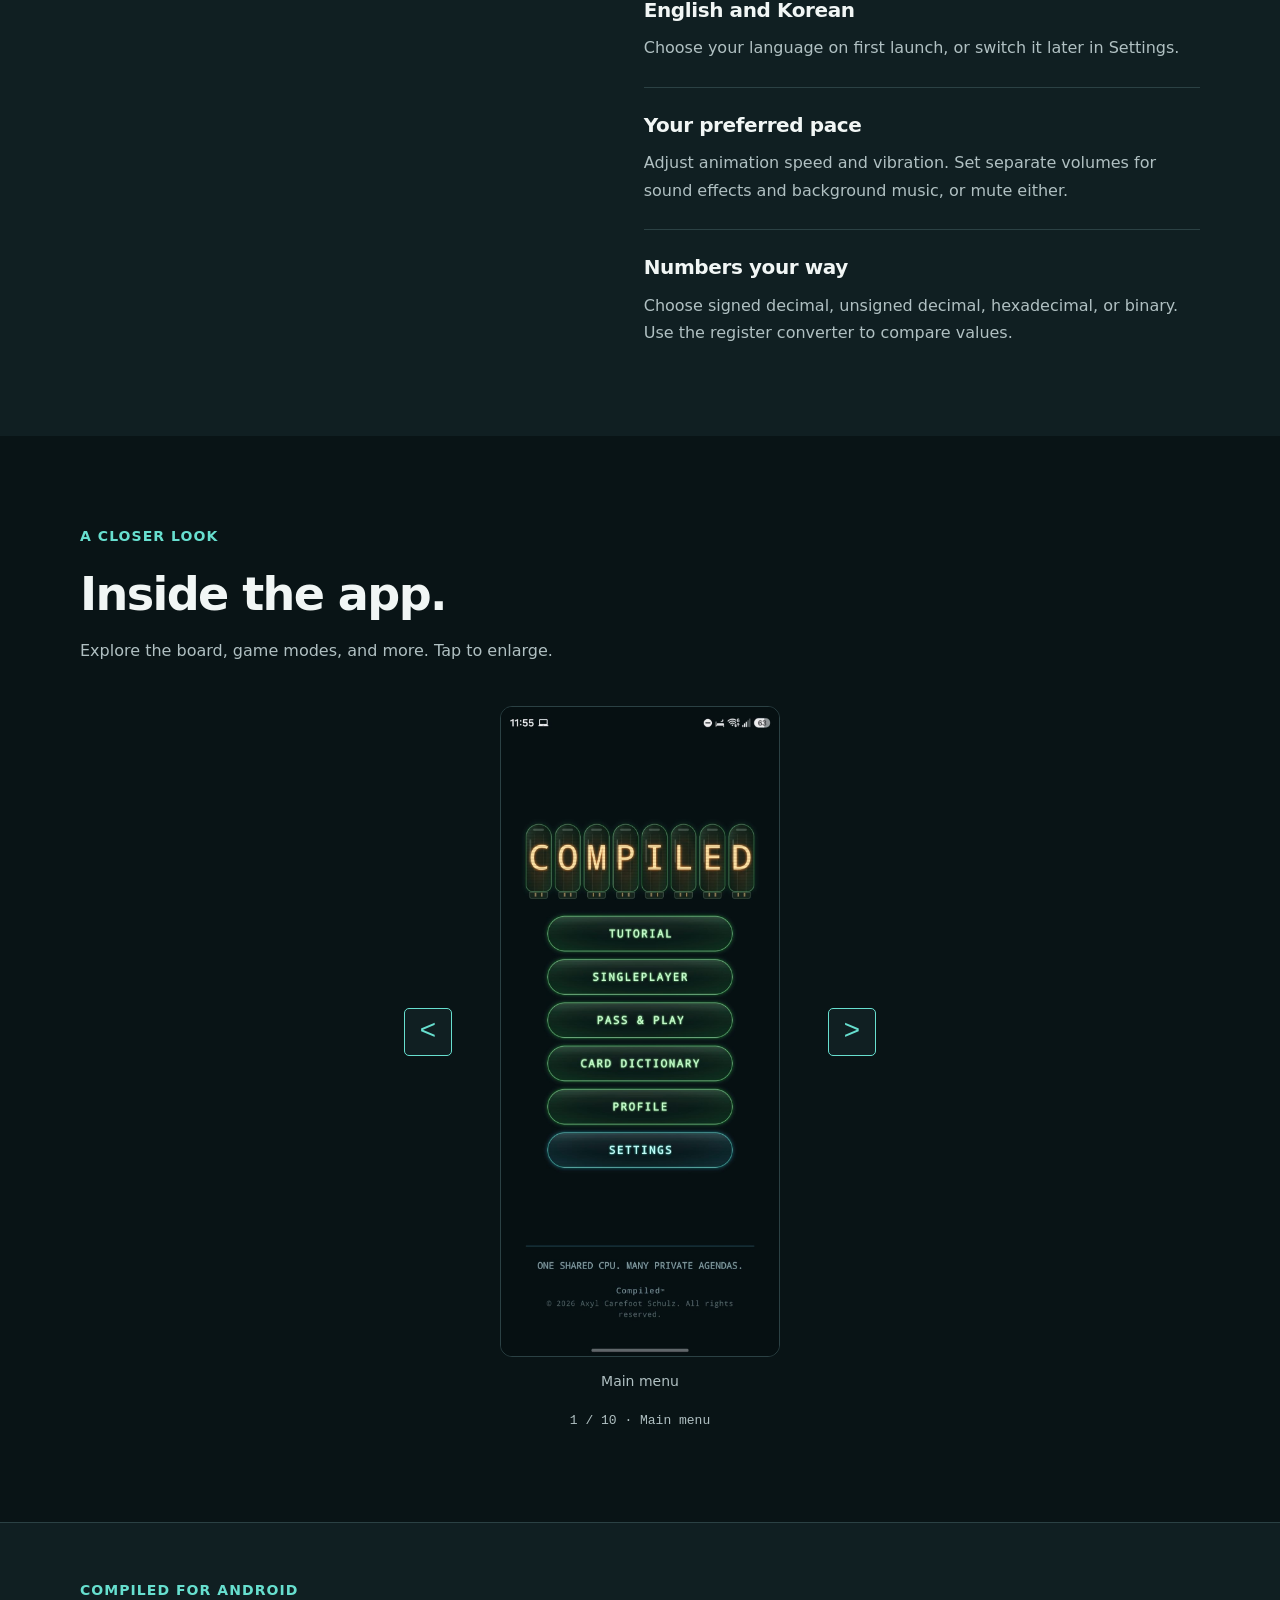
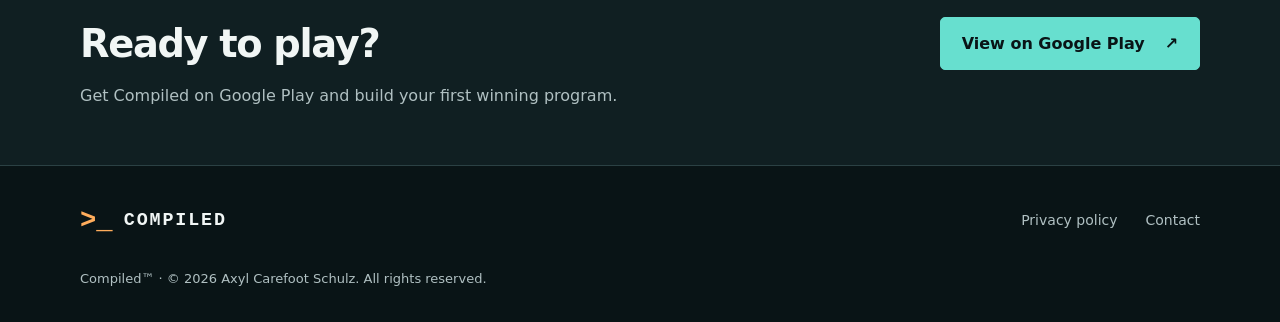
==== commit 9c17caf2: "minor update" ====
--- a/index.html
+++ b/index.html
@@ -42,7 +42,7 @@
           <p class="hero-text">Play your cards, reshape the shared board, and race to complete your secret objective. Every move can change someone else’s plans.</p>
           <div class="hero-actions">
             <a class="button" href="https://play.google.com/store/apps/details?id=com.compiled.game" target="_blank" rel="noopener noreferrer">Get it on Google Play <span aria-hidden="true">↗</span></a>
-            <a href="https://zxnashx.itch.io/compiled" target="_blank" rel="noopener noreferrer">Try online here for free <span aria-hidden="true">↗</span></a>
+            <a href="https://zxnashx.itch.io/compiled" target="_blank" rel="noopener noreferrer">Play the free browser demo <span aria-hidden="true">↗</span></a>
           </div>
           <p class="hero-note">Play solo or share a device with friends.</p>
         </div>
@@ -58,7 +58,7 @@
     <div class="facts" aria-label="At a glance">
       <dl class="container fact-grid">
         <div><dt>Players per match</dt><dd>2–4</dd></div>
-        <div><dt>Cards to explore</dt><dd>32</dd></div>
+        <div><dt>Cards in the full game</dt><dd>32</dd></div>
         <div><dt>Card set levels</dt><dd>3</dd></div>
         <div><dt>Guided lessons</dt><dd>21</dd></div>
       </dl>
@@ -83,9 +83,10 @@
         <div class="section-heading"><p class="eyebrow">Ways to play</p><h2>Find your next challenge.</h2></div>
         <div class="mode-grid">
           <article class="mode-card"><p class="mode-label">Singleplayer · 12 levels</p><h3>Rated mode</h3><p>Climb the levels against tougher computer rivals.</p></article>
-          <article class="mode-card"><p class="mode-label">Singleplayer · Your setup</p><h3>Custom game</h3><p>Choose your opponents and find your ideal challenge.</p></article>
-          <article class="mode-card"><p class="mode-label">One device · 2–4 players</p><h3>Pass and play</h3><p>Pass the device, keep your plans secret, and outplay your friends.</p></article>
+          <article class="mode-card"><p class="mode-label">Singleplayer · Your setup</p><h3>Custom game</h3><p>Face up to three computer rivals. Choose from three board sizes and four difficulty levels, from Easy to Expert.</p></article>
+          <article class="mode-card"><p class="mode-label">One device · 2–4 players</p><h3>Pass and play</h3><p>Pass the device, keep your plans secret, and outplay your friends. Add computer rivals to the mix.</p></article>
         </div>
+        <p class="board-note"><strong>Your game length.</strong> Use the standard turn limit, or choose Unlimited in Settings for new rated, custom, and pass-and-play games.</p>
       </div>
     </section>
 
@@ -100,6 +101,7 @@
           <article class="card-tier"><p class="tier-count">20 <span>cards</span></p><h3>Intermediate</h3><p>More ways to surprise your rivals.</p></article>
           <article class="card-tier"><p class="tier-count">32 <span>cards</span></p><h3>Advanced</h3><p>The full set for your boldest plans.</p></article>
         </div>
+        <p class="section-note">The demo uses the Basic deck in matches. The full version adds Intermediate and Advanced sets, each including the cards below it.</p>
       </div>
     </section>
 
@@ -109,8 +111,10 @@
         <div class="feature-list">
           <article><h3>21 interactive lessons</h3><p>Learn the basics, then sharpen your tactics.</p></article>
           <article><h3>Card dictionary</h3><p>A little help whenever you need it.</p></article>
-          <article><h3>Your rated profile</h3><p>Follow your progress and celebrate your wins.</p></article>
-          <article><h3>Your preferred pace</h3><p>Set the speed, sound, and vibration to suit you.</p></article>
+          <article><h3>Your rated profile</h3><p>Follow your level and match record. Resume an unfinished rated match when you return.</p></article>
+          <article><h3>English and Korean</h3><p>Choose your language on first launch, or switch it later in Settings.</p></article>
+          <article><h3>Your preferred pace</h3><p>Adjust animation speed and vibration. Set separate volumes for sound effects and background music, or mute either.</p></article>
+          <article><h3>Numbers your way</h3><p>Choose signed decimal, unsigned decimal, hexadecimal, or binary. Use the register converter to compare values.</p></article>
         </div>
       </div>
     </section>
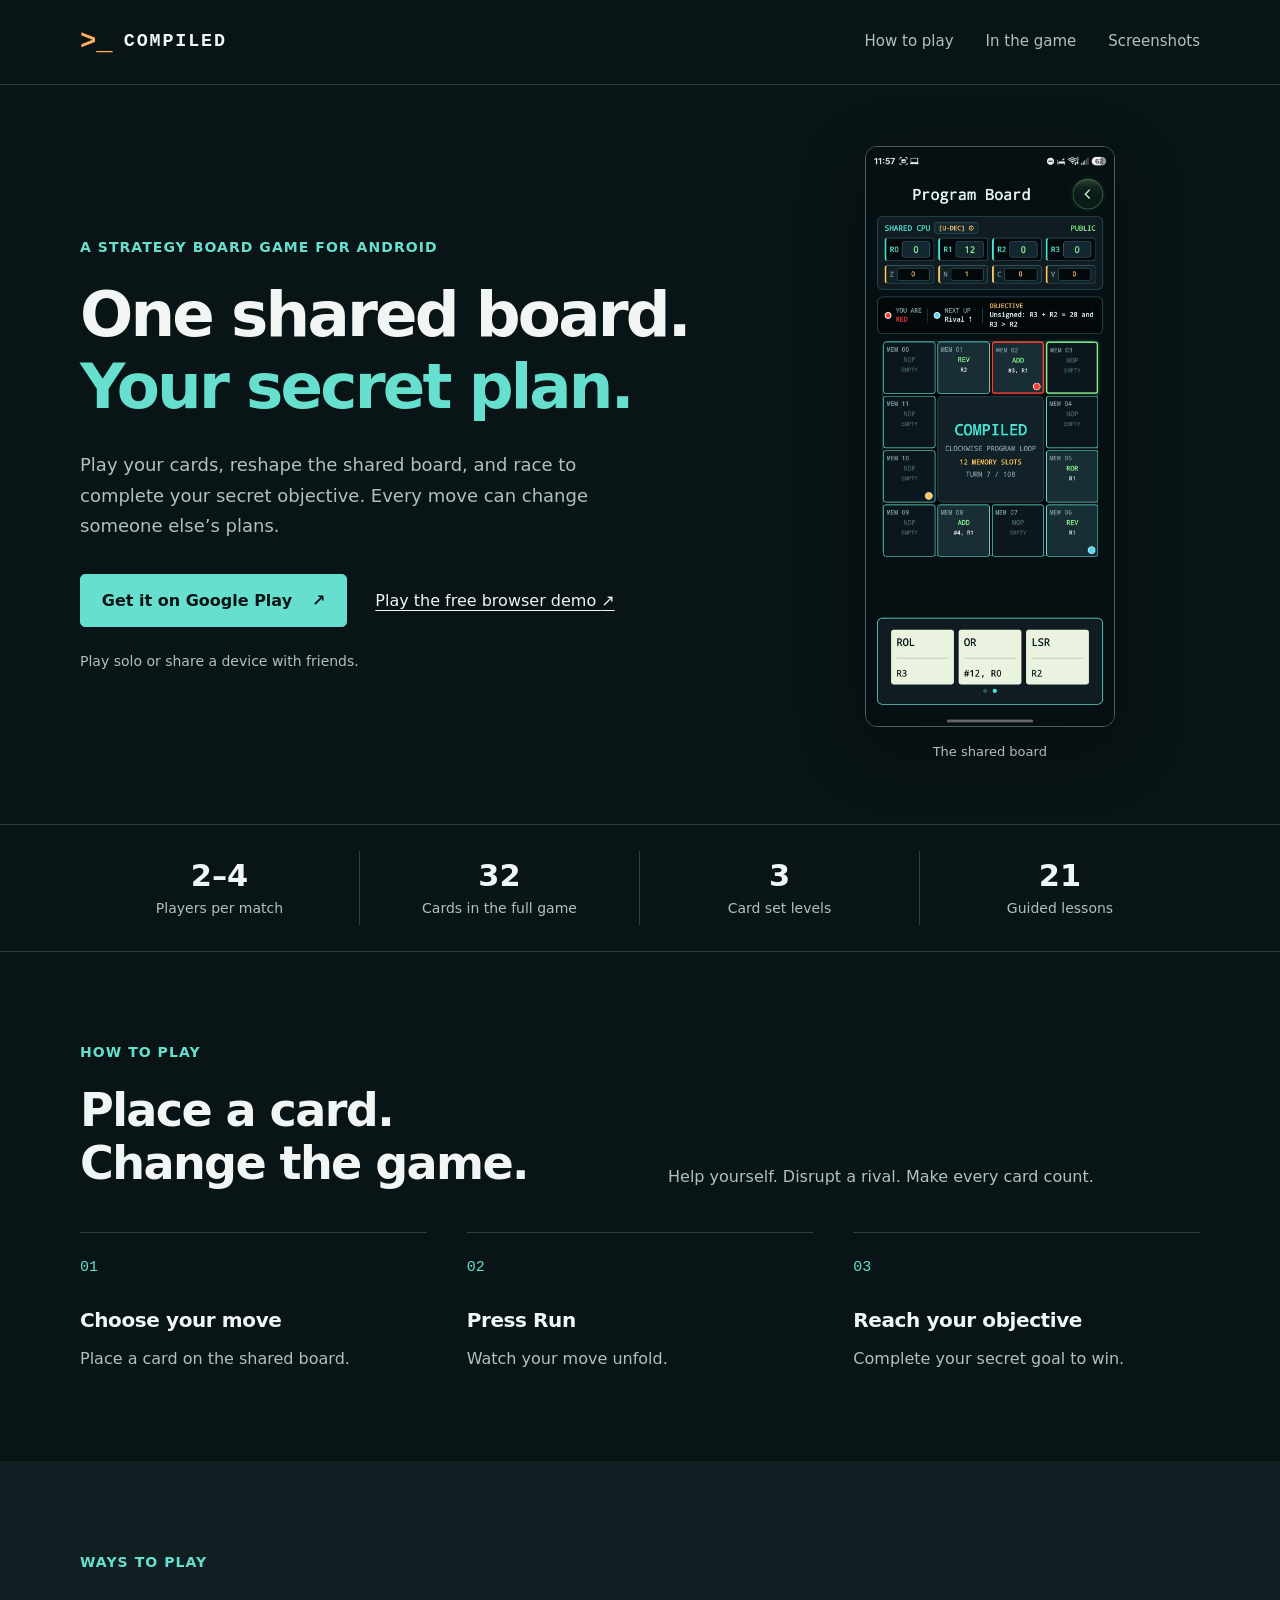
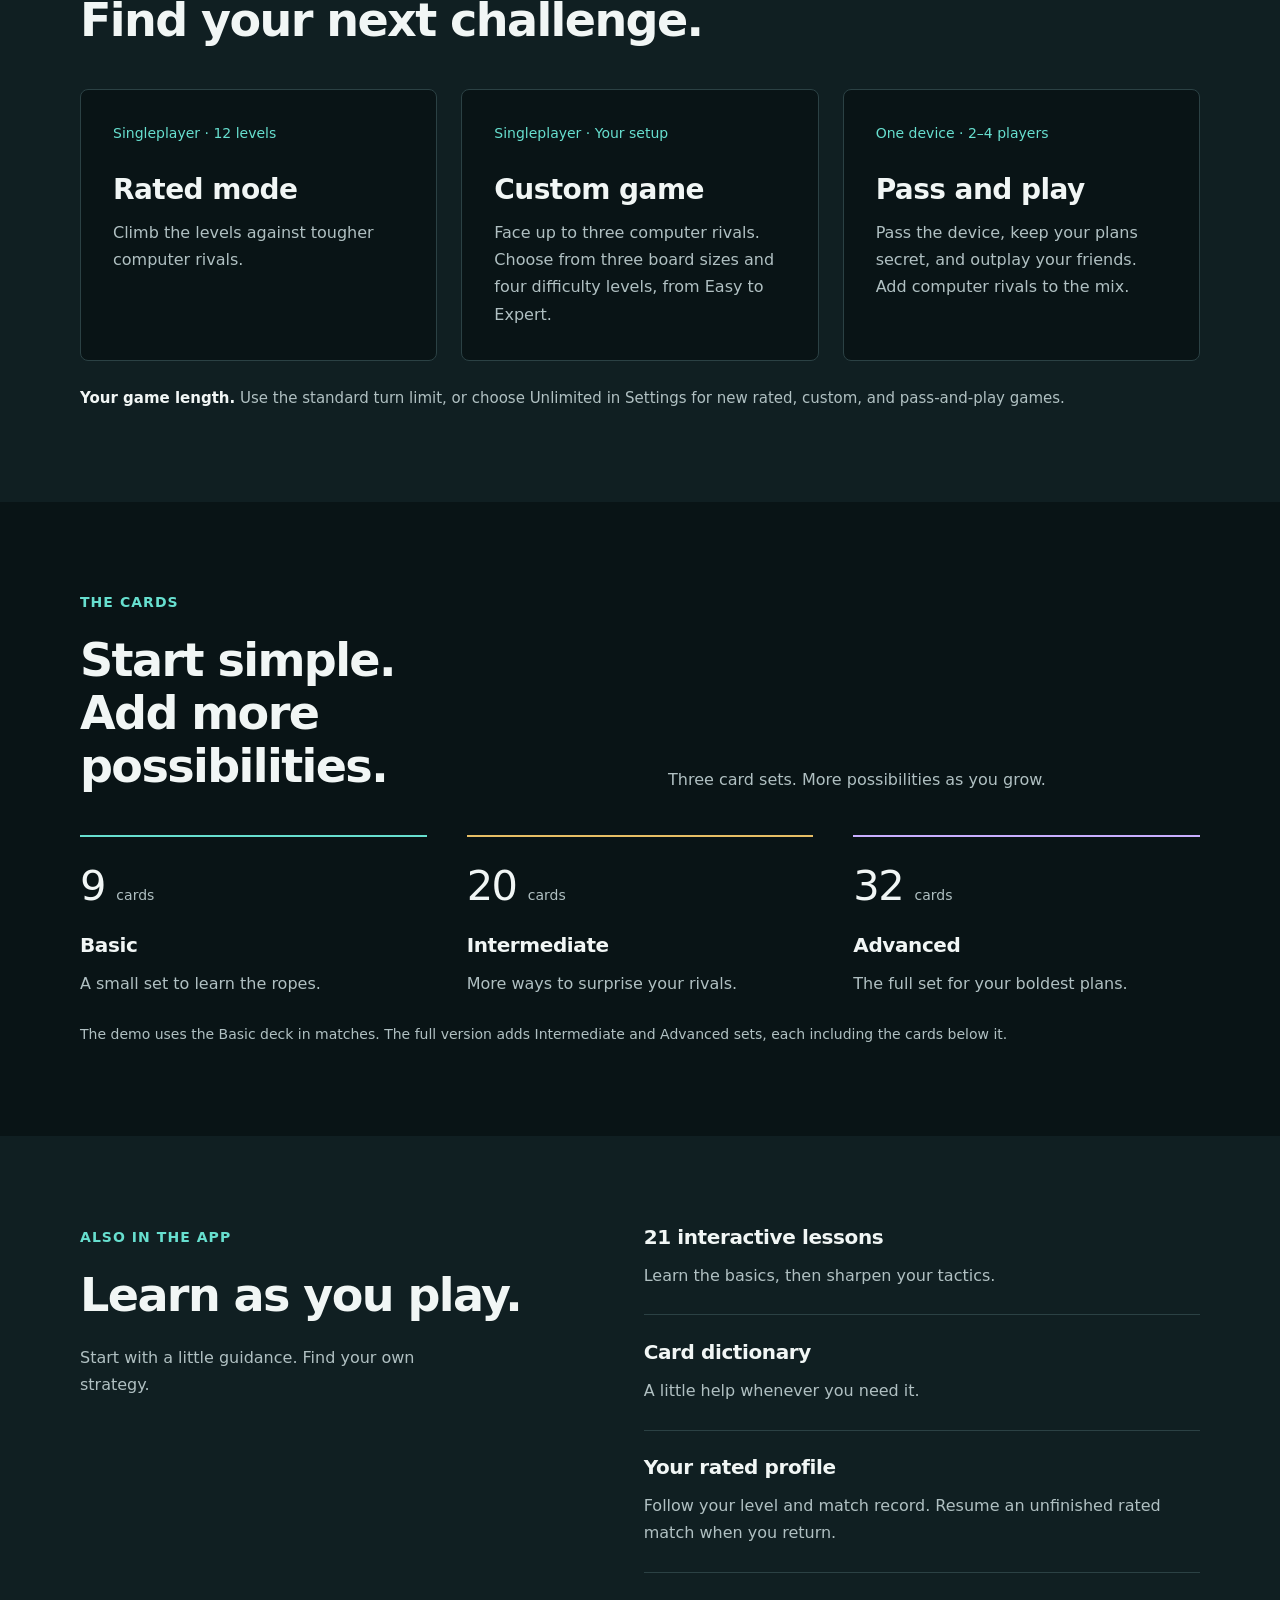
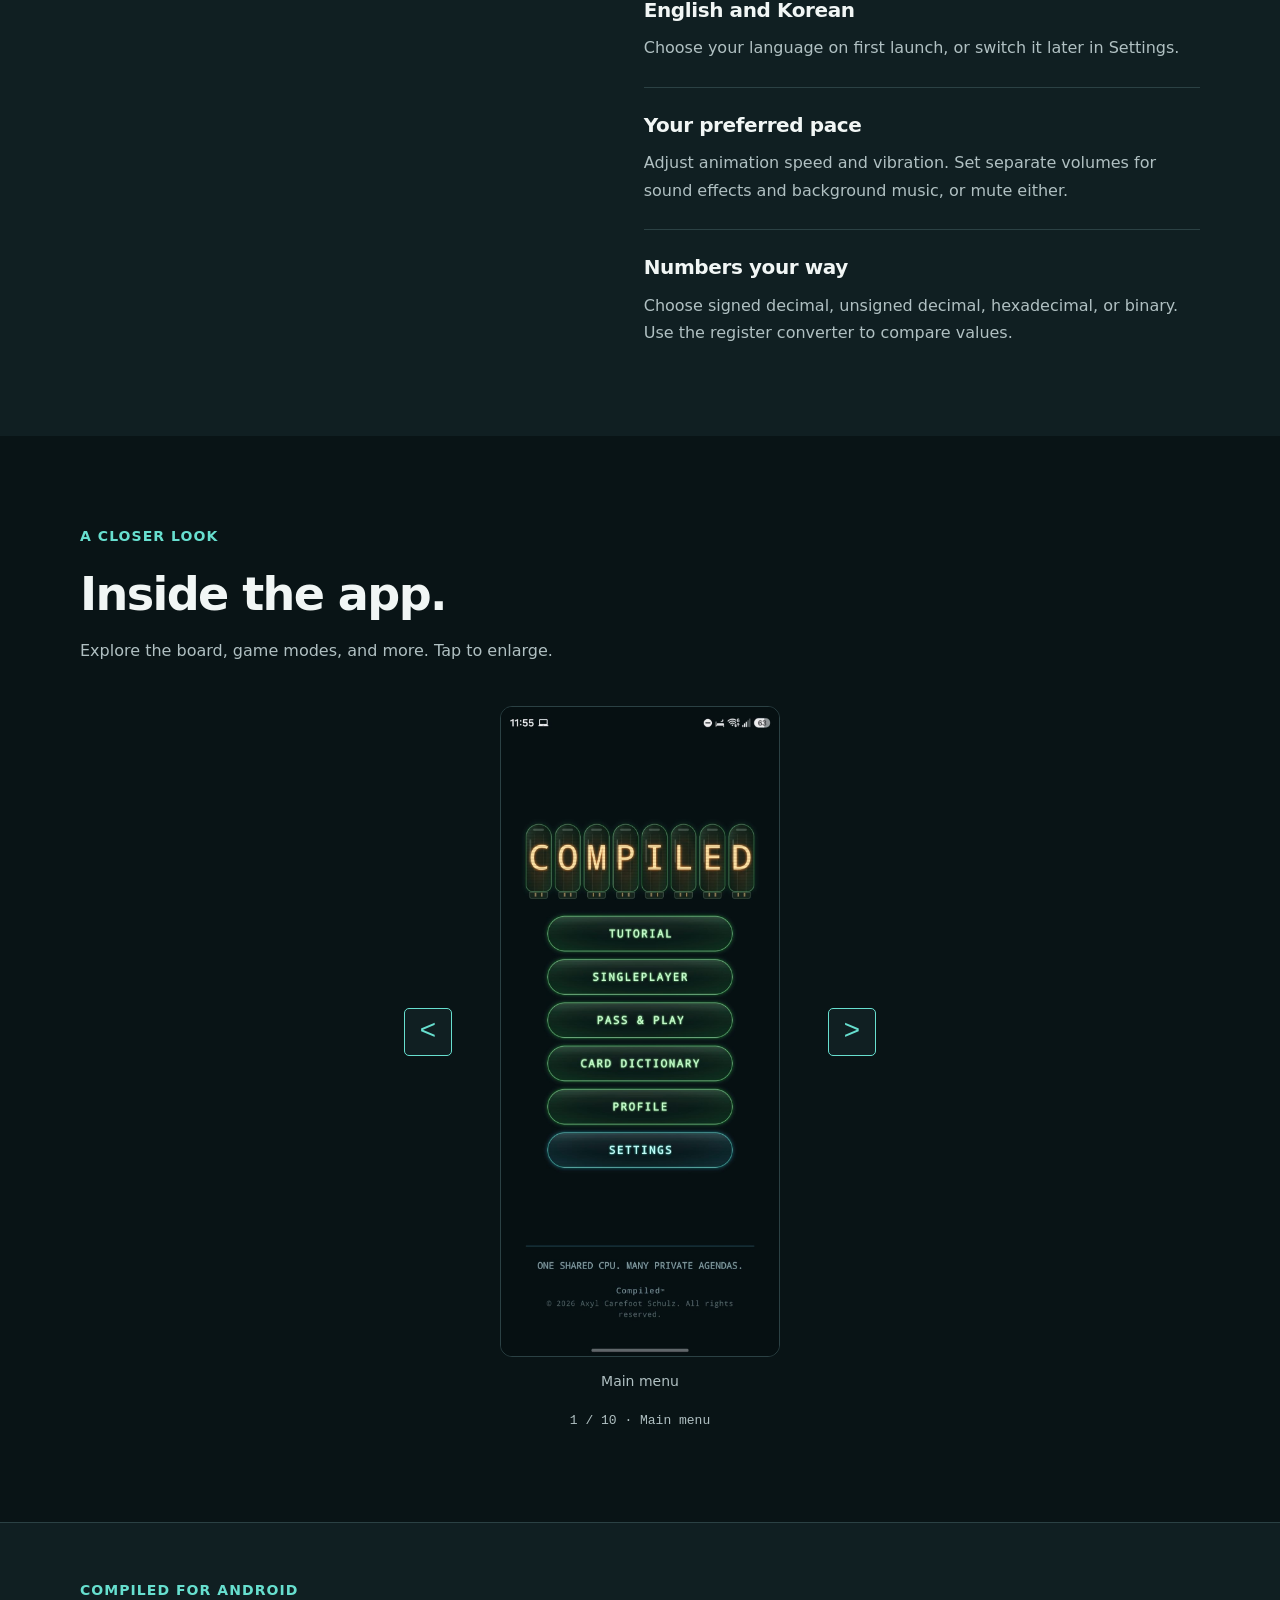
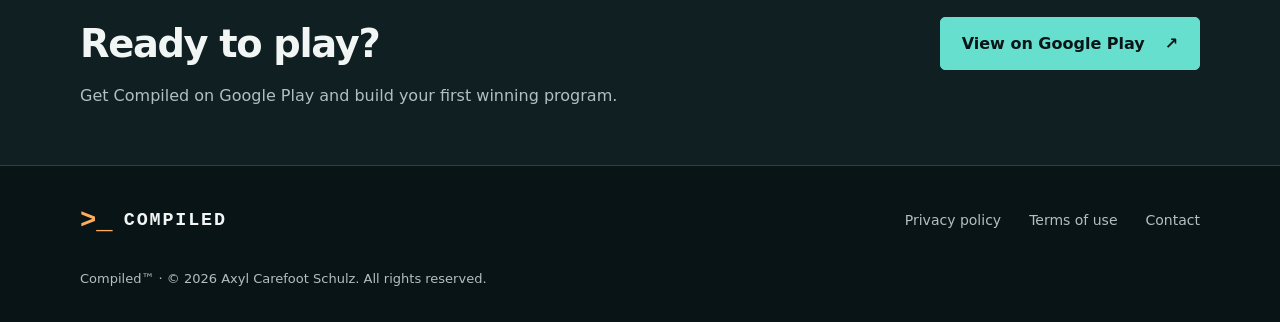
==== commit 27260b7e: "tos" ====
--- a/index.html
+++ b/index.html
@@ -153,7 +153,7 @@
   <footer class="site-footer">
     <div class="container footer-layout">
       <a class="brand" href="index.html"><span class="brand-prompt" aria-hidden="true">&gt;_</span><span class="brand-name">COMPILED</span></a>
-      <nav aria-label="Footer navigation"><a href="privacy.html">Privacy policy</a><a href="mailto:compiledapp@gmail.com">Contact</a></nav>
+      <nav aria-label="Footer navigation"><a href="privacy.html">Privacy policy</a><a href="terms.html">Terms of use</a><a href="mailto:compiledapp@gmail.com">Contact</a></nav>
     </div>
     <p class="container copyright">Compiled™ · © 2026 Axyl Carefoot Schulz. All rights reserved.</p>
   </footer>
--- a/style.css
+++ b/style.css
@@ -123,7 +123,7 @@
 .dialog-text h2 { font-size: 1.25rem; margin-bottom: 0.6rem; }
 .dialog-text p { font-size: 0.9375rem; }
 
-/* Both existing privacy URLs share the site's typography and navigation. */
+/* Privacy and terms pages share the site's typography and navigation. */
 .policy-layout { width: min(calc(100% - 3rem), 760px); margin-inline: auto; }
 .policy-hero { padding-block: 4rem 2rem; }
 .policy-hero h1 { font-size: clamp(2.5rem, 5vw, 3.6rem); margin-bottom: 1.25rem; }
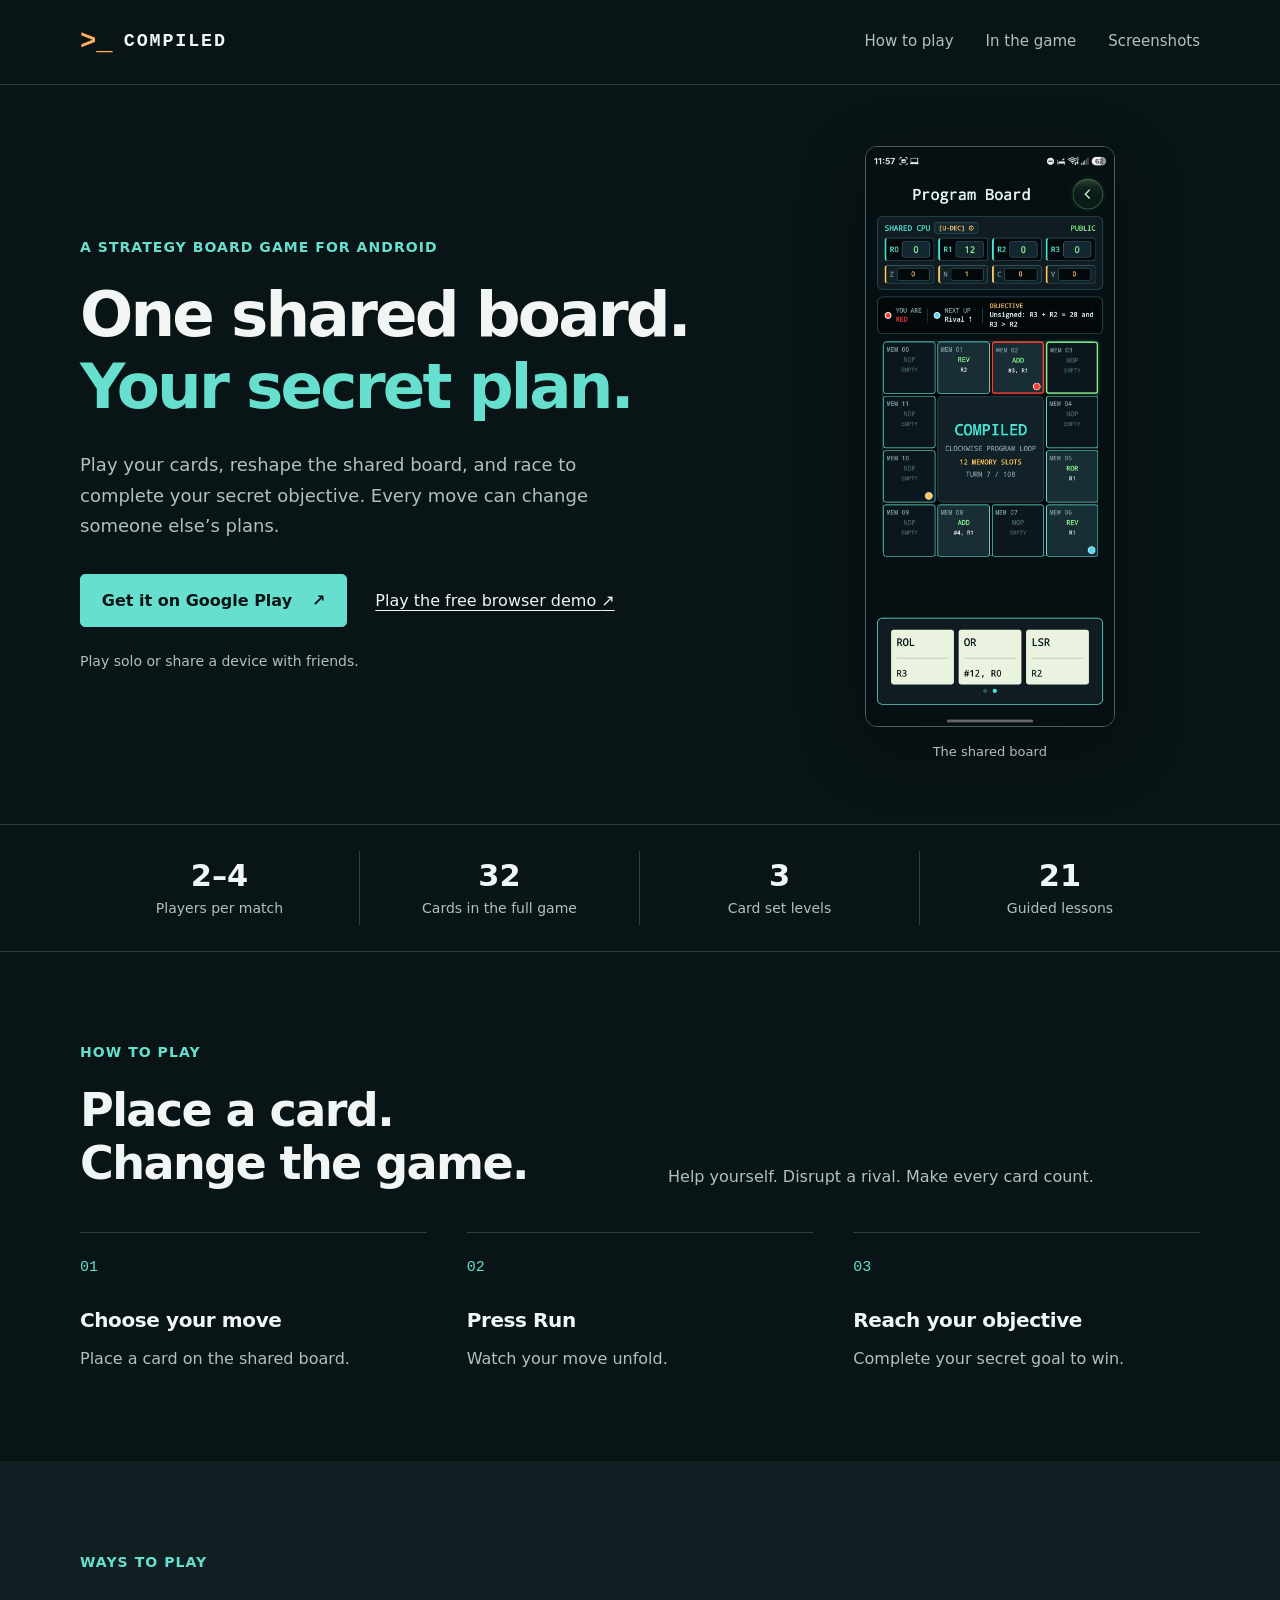
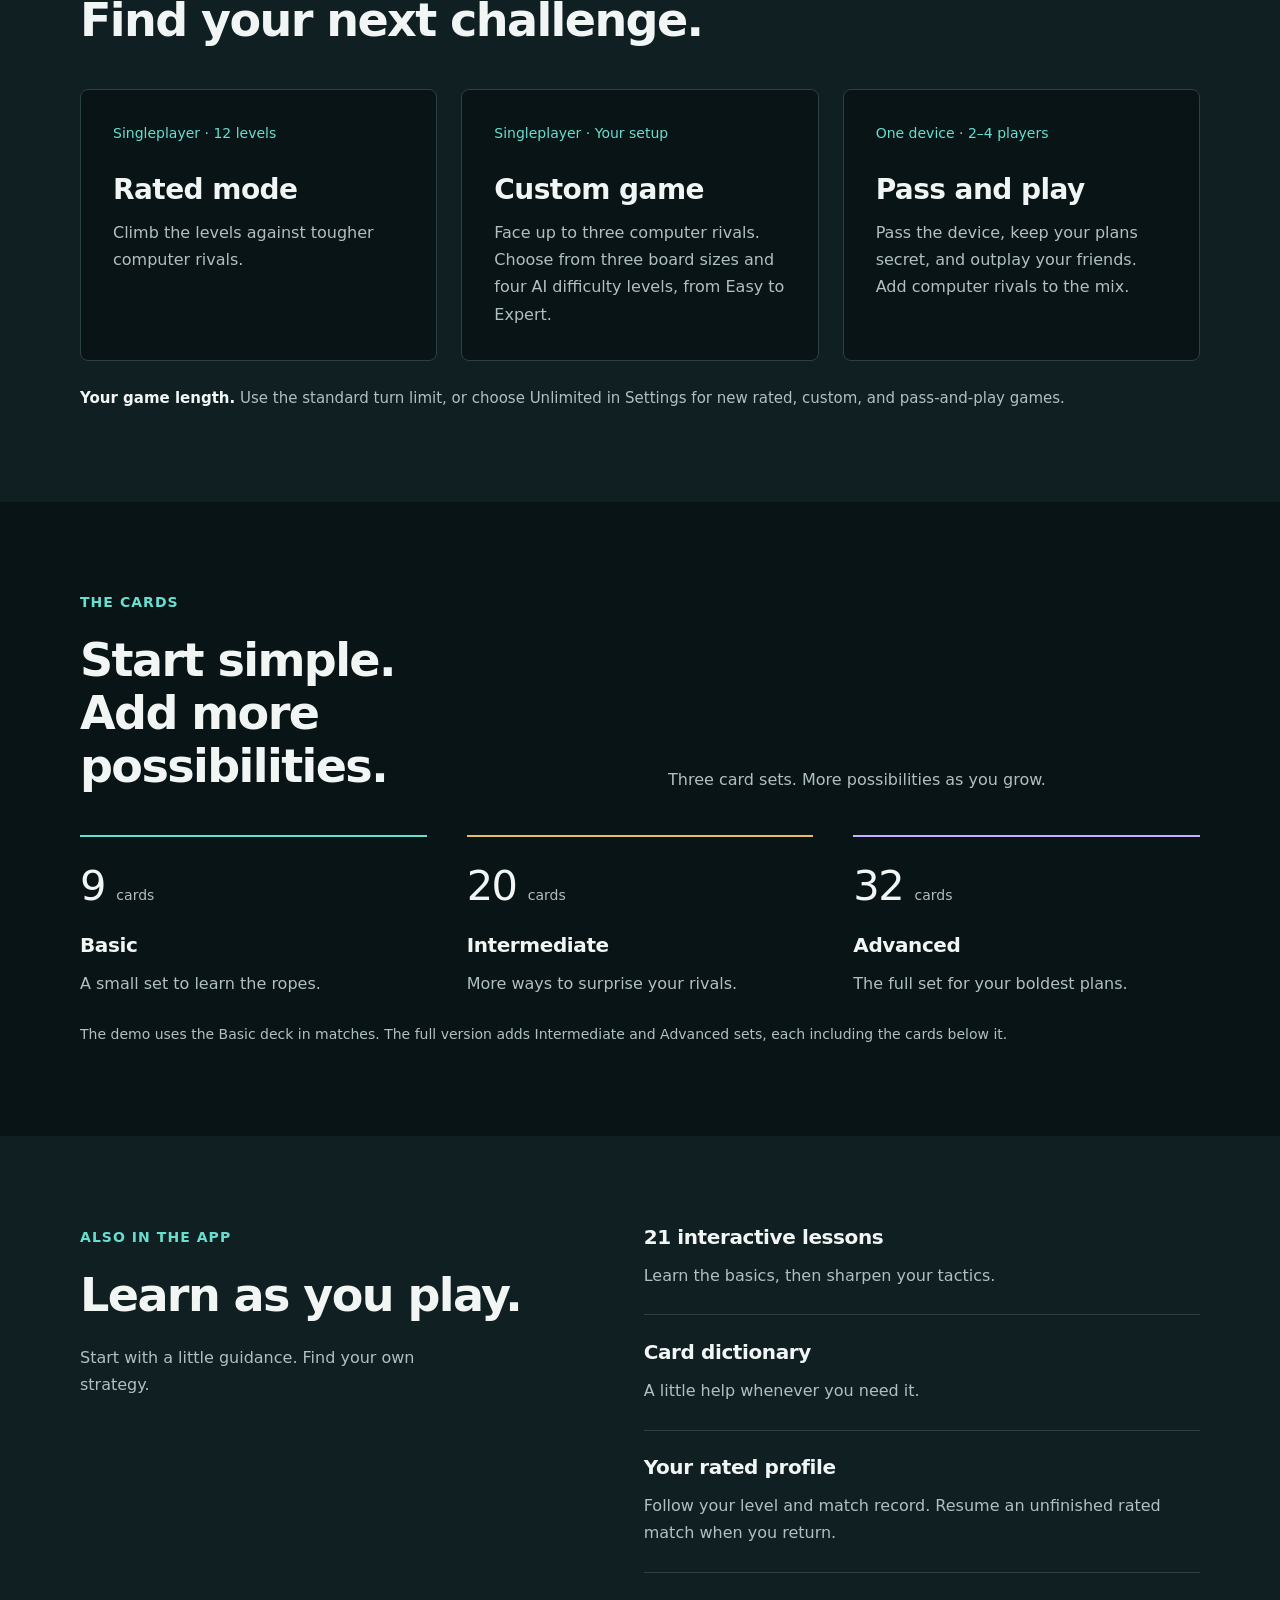
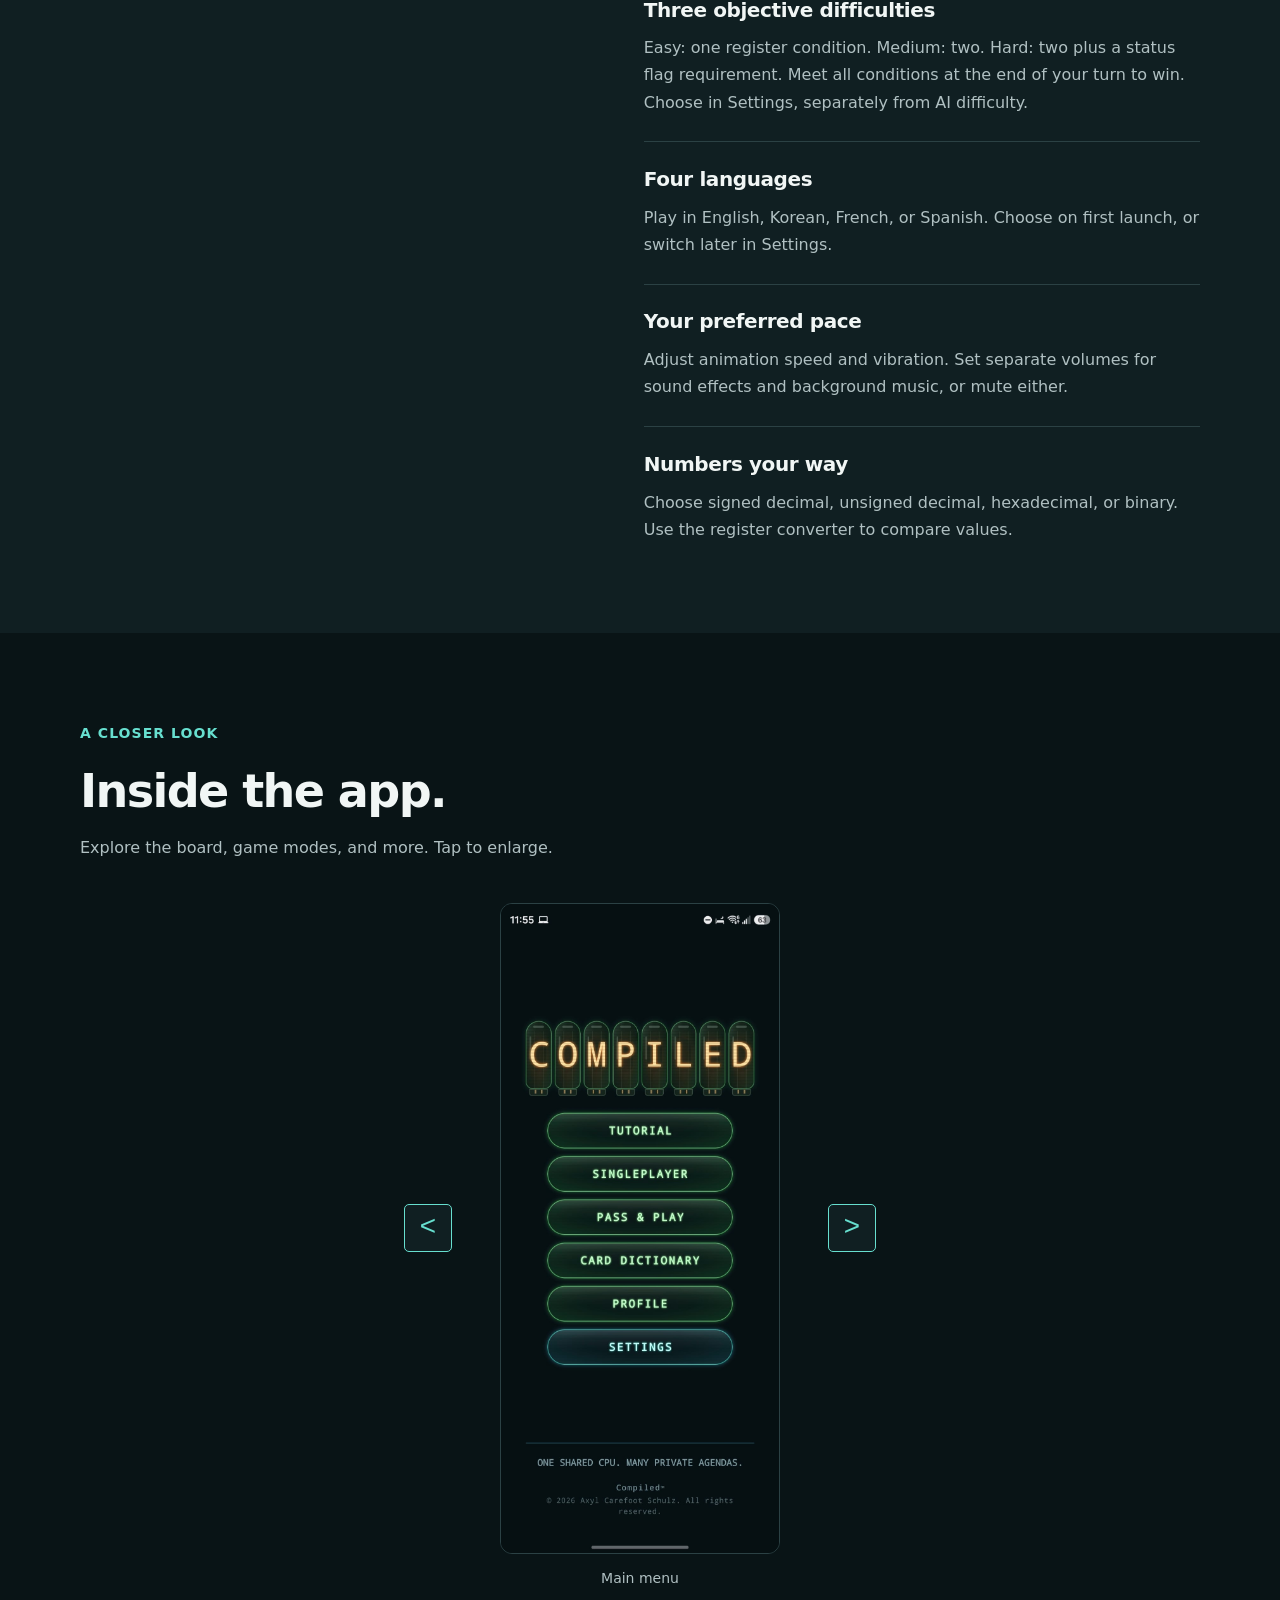
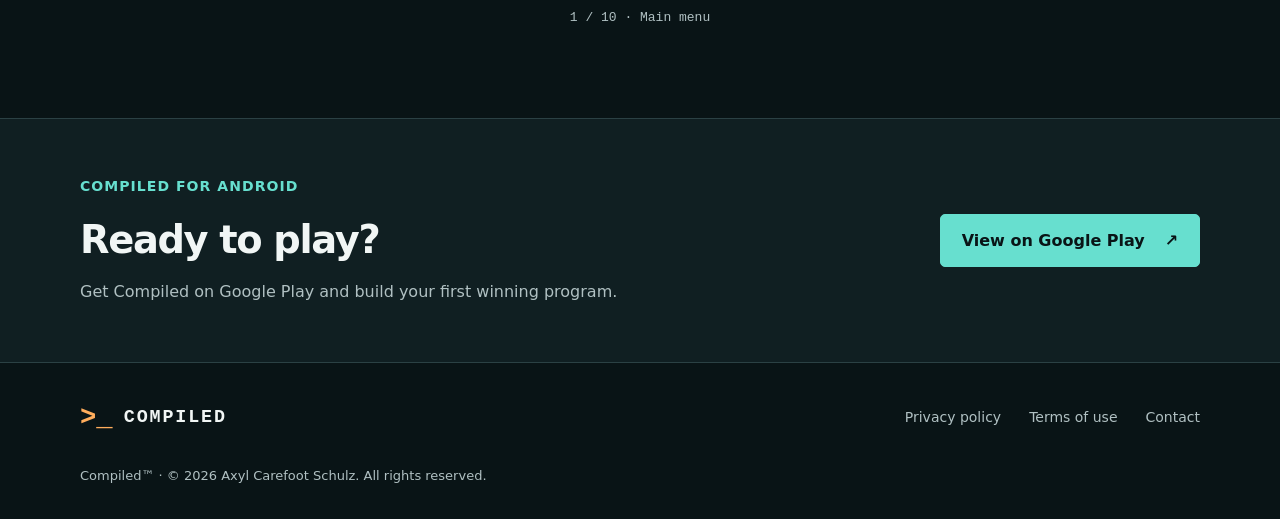
==== commit f8700b76: "update" ====
--- a/index.html
+++ b/index.html
@@ -83,7 +83,7 @@
         <div class="section-heading"><p class="eyebrow">Ways to play</p><h2>Find your next challenge.</h2></div>
         <div class="mode-grid">
           <article class="mode-card"><p class="mode-label">Singleplayer · 12 levels</p><h3>Rated mode</h3><p>Climb the levels against tougher computer rivals.</p></article>
-          <article class="mode-card"><p class="mode-label">Singleplayer · Your setup</p><h3>Custom game</h3><p>Face up to three computer rivals. Choose from three board sizes and four difficulty levels, from Easy to Expert.</p></article>
+          <article class="mode-card"><p class="mode-label">Singleplayer · Your setup</p><h3>Custom game</h3><p>Face up to three computer rivals. Choose from three board sizes and four AI difficulty levels, from Easy to Expert.</p></article>
           <article class="mode-card"><p class="mode-label">One device · 2–4 players</p><h3>Pass and play</h3><p>Pass the device, keep your plans secret, and outplay your friends. Add computer rivals to the mix.</p></article>
         </div>
         <p class="board-note"><strong>Your game length.</strong> Use the standard turn limit, or choose Unlimited in Settings for new rated, custom, and pass-and-play games.</p>
@@ -112,7 +112,8 @@
           <article><h3>21 interactive lessons</h3><p>Learn the basics, then sharpen your tactics.</p></article>
           <article><h3>Card dictionary</h3><p>A little help whenever you need it.</p></article>
           <article><h3>Your rated profile</h3><p>Follow your level and match record. Resume an unfinished rated match when you return.</p></article>
-          <article><h3>English and Korean</h3><p>Choose your language on first launch, or switch it later in Settings.</p></article>
+          <article><h3>Three objective difficulties</h3><p>Easy: one register condition. Medium: two. Hard: two plus a status flag requirement. Meet all conditions at the end of your turn to win. Choose in Settings, separately from AI difficulty.</p></article>
+          <article><h3>Four languages</h3><p>Play in English, Korean, French, or Spanish. Choose on first launch, or switch later in Settings.</p></article>
           <article><h3>Your preferred pace</h3><p>Adjust animation speed and vibration. Set separate volumes for sound effects and background music, or mute either.</p></article>
           <article><h3>Numbers your way</h3><p>Choose signed decimal, unsigned decimal, hexadecimal, or binary. Use the register converter to compare values.</p></article>
         </div>
